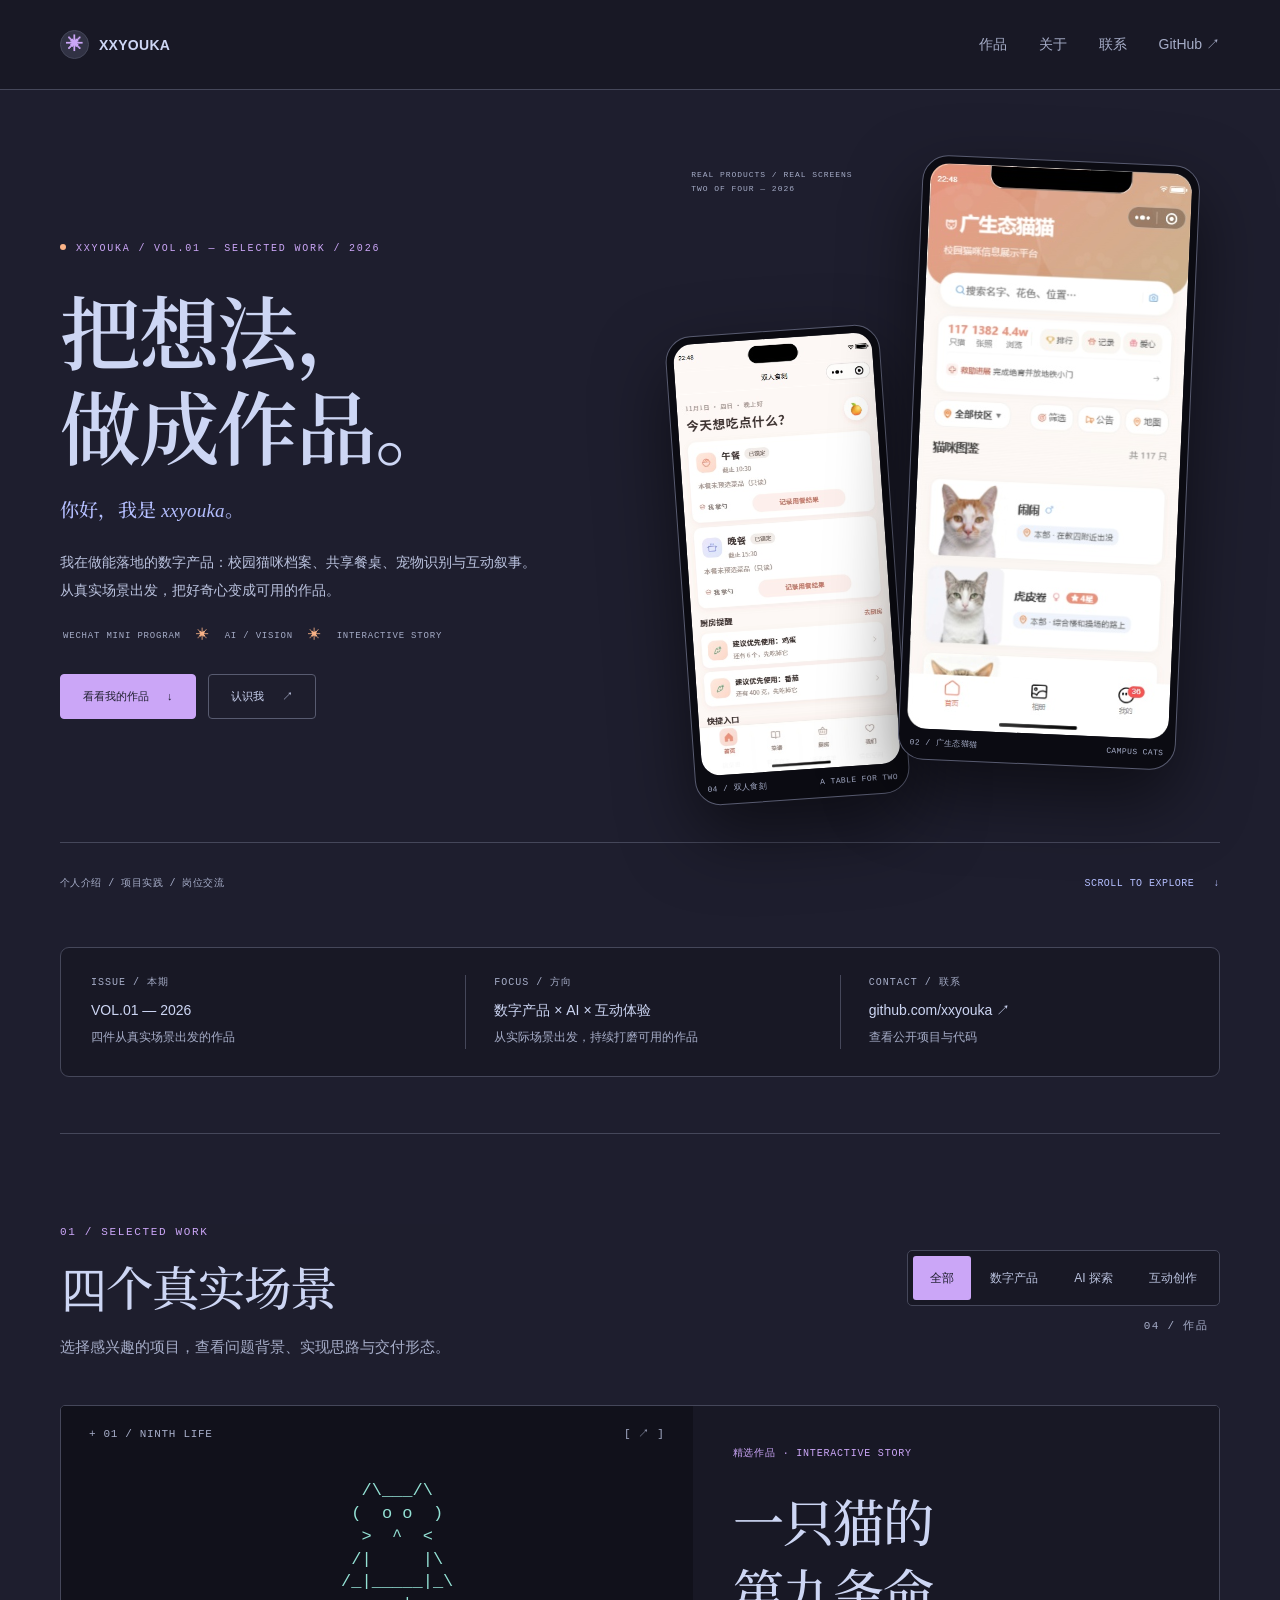
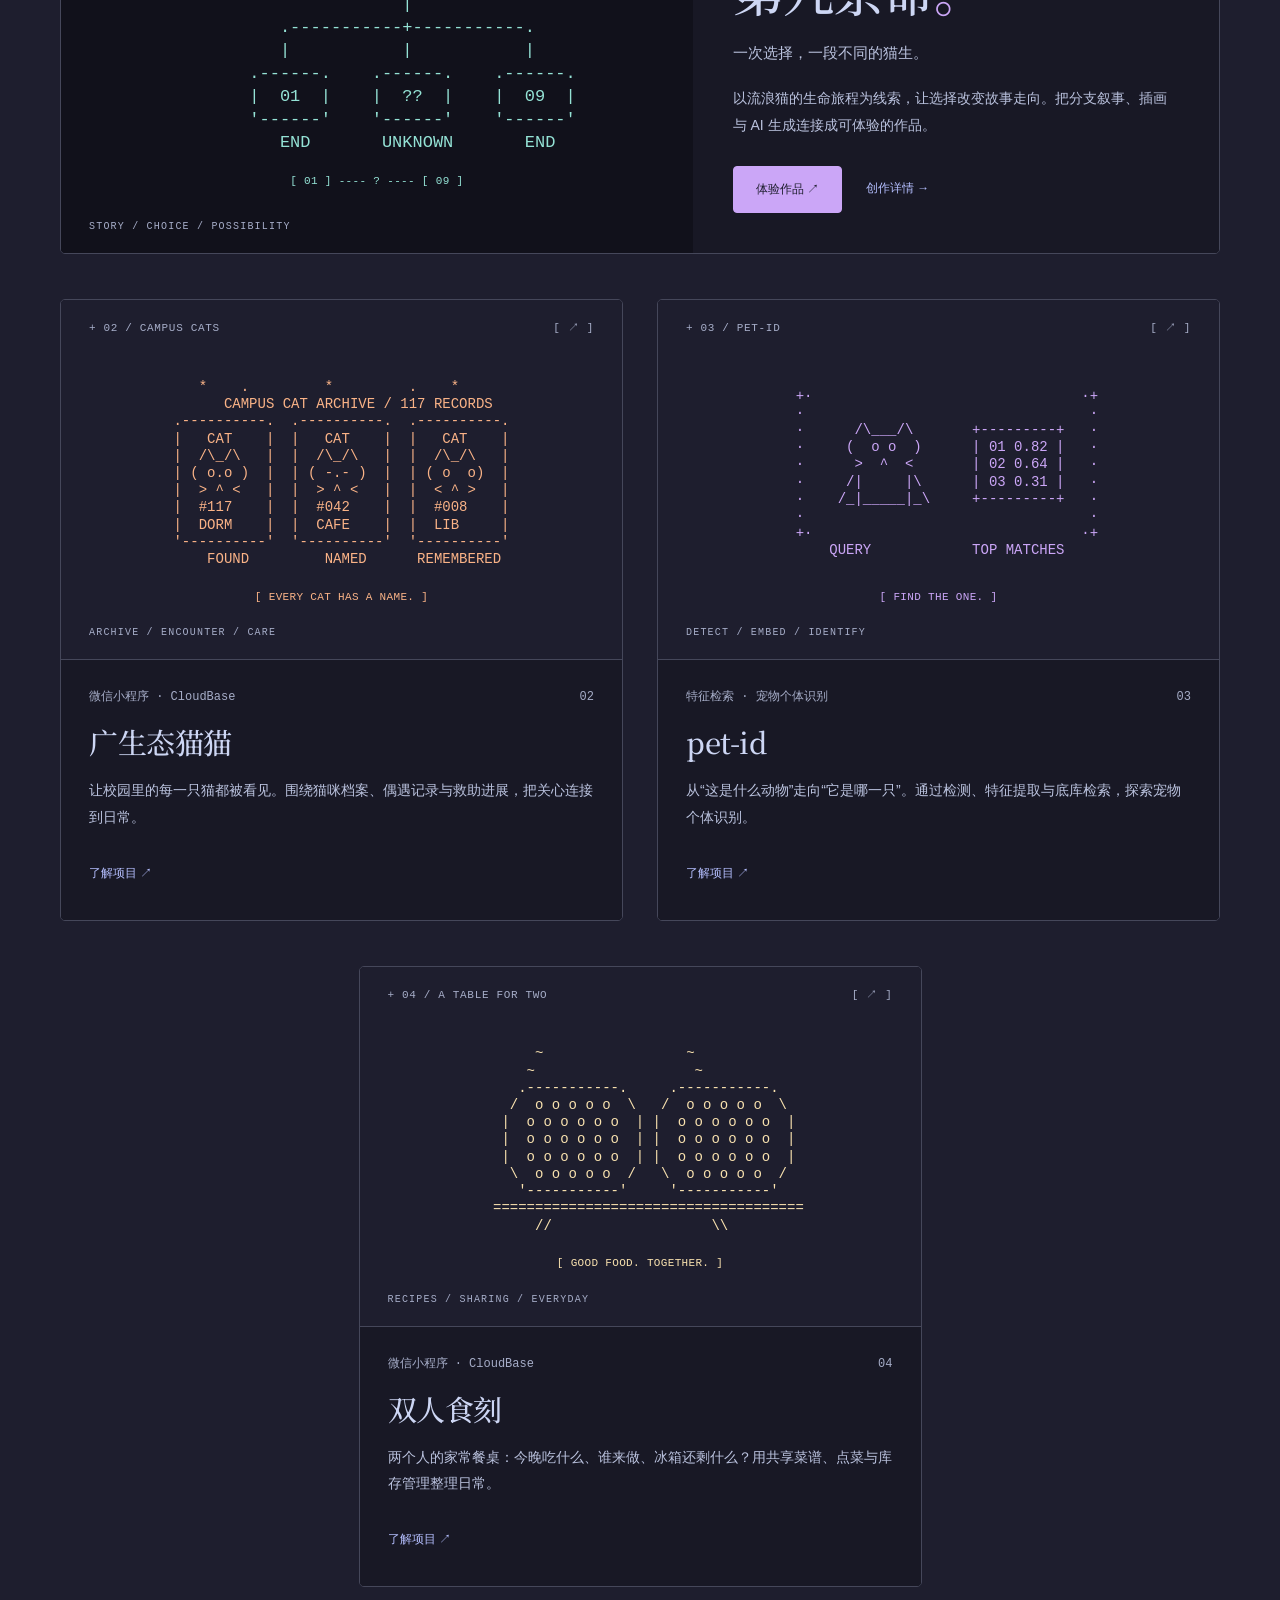
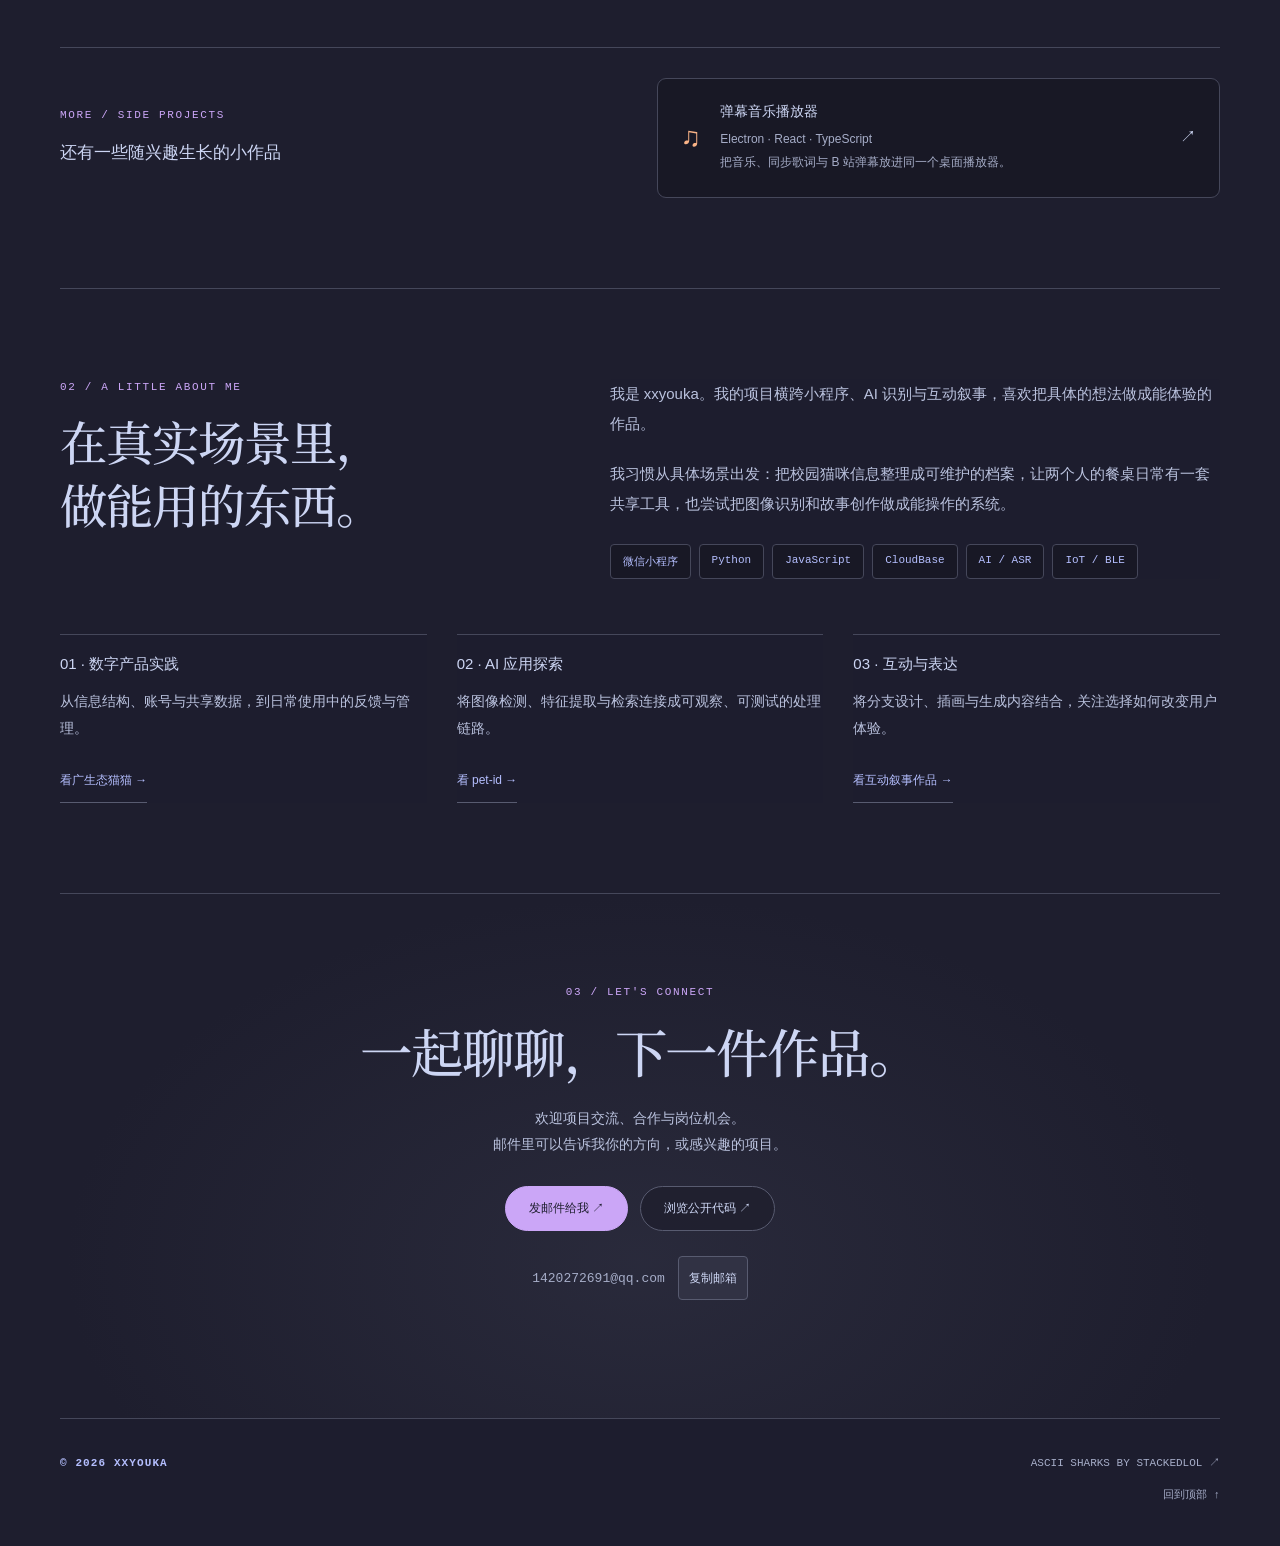
==== index.html @ ddf9f6ee "Deploy portfolio as xxyouka.github.io" ====
<!doctype html>
<html lang="zh-CN">
<head>
<meta charset="UTF-8"><meta name="viewport" content="width=device-width,initial-scale=1">
<meta name="description" content="xxyouka 的作品集：校园猫咪档案、共享餐桌、宠物识别与互动叙事。记录从真实场景出发的数字产品实践。">
<title>xxyouka — 作品集</title>
<link rel="preload" href="assets/fonts/noto-serif-sc-display.woff2" as="font" type="font/woff2" crossorigin>
<link rel="stylesheet" href="site.css?v=20261102-v10">
<link rel="canonical" href="https://xxyouka.github.io/">
<meta name="author" content="xxyouka">
<meta name="theme-color" content="#1e1e2e">
<meta property="og:title" content="xxyouka — 作品集">
<meta property="og:description" content="校园猫咪档案、共享餐桌、宠物识别与互动叙事——xxyouka 的数字产品作品集。">
<meta property="og:type" content="website">
<meta property="og:site_name" content="xxyouka · 作品集">
<meta property="og:locale" content="zh_CN">
<meta property="og:url" content="https://xxyouka.github.io/">
<meta property="og:image" content="https://xxyouka.github.io/assets/og-cover-20261102b.png">
<meta property="og:image:width" content="1200">
<meta property="og:image:height" content="630">
<meta property="og:image:alt" content="xxyouka 作品集：把想法，做成作品。">
<meta name="twitter:card" content="summary_large_image">
<meta name="twitter:title" content="xxyouka — 作品集">
<meta name="twitter:description" content="校园猫咪档案、共享餐桌、宠物识别与互动叙事——xxyouka 的数字产品作品集。">
<meta name="twitter:image" content="https://xxyouka.github.io/assets/og-cover-20261102b.png">
<link rel="icon" href="assets/favicon.svg" type="image/svg+xml"></head>
<body><a class="skip-link" href="#work">跳到作品</a><canvas id="ocean" class="ocean" aria-hidden="true"></canvas><div class="progress" aria-hidden="true"></div>
<div class="page" id="top"><header class="top"><a class="logo" href="#top"><span class="logo-mark">✳</span> XXYOUKA</a><button type="button" class="nav-toggle" aria-label="打开导航" aria-expanded="false" aria-controls="main-nav">☰</button><nav id="main-nav" class="top-right" aria-label="导航"><a href="#work">作品</a><a href="#about" class="nav-about">关于</a><a href="#contact">联系</a><a href="https://github.com/xxyouka" target="_blank" rel="noopener">GitHub ↗</a></nav></header>
<main><section class="stage hero-v2" aria-label="个人介绍">
<div class="hero-split">
<div class="content">
<div class="overline">XXYOUKA / VOL.01 — SELECTED WORK / 2026</div>
<h1>把想法，<br>做成作品。<span>你好，我是 <em>xxyouka</em>。</span></h1>
<p class="intro">我在做能落地的数字产品：校园猫咪档案、共享餐桌、宠物识别与互动叙事。<br>从真实场景出发，把好奇心变成可用的作品。</p>
<div class="hero-tags"><span>WECHAT MINI PROGRAM</span><i>✳</i><span>AI / VISION</span><i>✳</i><span>INTERACTIVE STORY</span></div>
<div class="hero-actions"><a href="#work" class="pill dark">看看我的作品 <span>↓</span></a><a href="#about" class="pill">认识我 <span>↗</span></a></div>
</div>
<div class="hero-spread" aria-hidden="true">
<figure class="device device-main">
<img src="assets/campus-full-20261101.jpg" alt="" width="340" height="735" fetchpriority="high">
<figcaption><span>02 / 广生态猫猫</span><span>CAMPUS CATS</span></figcaption>
</figure>
<figure class="device device-secondary">
<img src="assets/meal-full-20261101.jpg" alt="" width="338" height="733">
<figcaption><span>04 / 双人食刻</span><span>A TABLE FOR TWO</span></figcaption>
</figure>
<span class="spread-meta">REAL PRODUCTS / REAL SCREENS<br>TWO OF FOUR — 2026</span>
</div>
</div>
<div class="hero-bottom"><span>个人介绍 / 项目实践 / 岗位交流</span><a href="#work">SCROLL TO EXPLORE &nbsp; ↓</a></div>
</section>
<div class="below"><aside class="profile-brief" aria-label="作品集信息"><div><span class="brief-label">ISSUE / 本期</span><strong>VOL.01 — 2026</strong><small>四件从真实场景出发的作品</small></div><div><span class="brief-label">FOCUS / 方向</span><strong>数字产品 × AI × 互动体验</strong><small>从实际场景出发，持续打磨可用的作品</small></div><a href="https://github.com/xxyouka" target="_blank" rel="noopener"><span class="brief-label">CONTACT / 联系</span><strong>github.com/xxyouka ↗</strong><small>查看公开项目与代码</small></a></aside><section class="section" id="work" tabindex="-1"><div class="section-head"><div><div class="kicker">01 / SELECTED WORK</div><h2>四个真实场景</h2><p class="section-sub">选择感兴趣的项目，查看问题背景、实现思路与交付形态。</p></div><div class="filter-group"><div class="filters" aria-label="筛选作品"><button class="filter" data-filter="all" aria-pressed="true">全部</button><button class="filter" data-filter="product" aria-pressed="false">数字产品</button><button class="filter" data-filter="ai" aria-pressed="false">AI 探索</button><button class="filter" data-filter="creative" aria-pressed="false">互动创作</button></div><span class="result-count" role="status" aria-live="polite">04 / 作品</span></div></div><div class="projects">
<article class="project featured" data-category="creative ai"><button type="button" data-project="ninth" aria-label="查看一只猫的第九条命详情" class="visual v5"><span class="ascii-toolbar" aria-hidden="true"><span>+ 01 / NINTH LIFE</span><span>[ ↗ ]</span></span><span class="ascii-stage"><pre class="ascii-art" aria-hidden="true">                  /\___/\
                 (  o o  )
                  &gt;  ^  &lt;
                 /|     |\
                /_|_____|_\
                      |
          .-----------+-----------.
          |           |           |
       .------.    .------.    .------.
       |  01  |    |  ??  |    |  09  |
       '------'    '------'    '------'
          END       UNKNOWN       END</pre></span><span class="ascii-art-note" aria-hidden="true">[ 01 ] ---- ? ---- [ 09 ]</span><span class="ascii-caption" aria-hidden="true">STORY / CHOICE / POSSIBILITY</span></button><div class="project-copy"><div class="project-meta"><span>互动叙事 · H5 · 生成式 AI</span><span>01</span></div><div class="featured-eyebrow">精选作品 · INTERACTIVE STORY</div><h3>一只猫的<br>第九条命<span class="title-dot">。</span></h3><div class="feature-name">一次选择，一段不同的猫生。</div><p>以流浪猫的生命旅程为线索，让选择改变故事走向。把分支叙事、插画与 AI 生成连接成可体验的作品。</p><div class="feature-actions"><a href="https://jiutiaoming.pages.dev" target="_blank" rel="noopener" class="feature-play">体验作品 ↗</a><button class="detail" data-project="ninth">创作详情 →</button></div></div></article>
<article class="project" data-category="product"><button type="button" data-project="cat" aria-label="查看广生态猫猫详情" class="visual"><span class="ascii-toolbar" aria-hidden="true"><span>+ 02 / CAMPUS CATS</span><span>[ ↗ ]</span></span><span class="ascii-stage"><pre class="ascii-art" aria-hidden="true">   *    .         *         .    *
      CAMPUS CAT ARCHIVE / 117 RECORDS
.----------.  .----------.  .----------.
|   CAT    |  |   CAT    |  |   CAT    |
|  /\_/\   |  |  /\_/\   |  |  /\_/\   |
| ( o.o )  |  | ( -.- )  |  | ( o  o)  |
|  &gt; ^ &lt;   |  |  &gt; ^ &lt;   |  |  &lt; ^ &gt;   |
|  #117    |  |  #042    |  |  #008    |
|  DORM    |  |  CAFE    |  |  LIB     |
'----------'  '----------'  '----------'
    FOUND         NAMED      REMEMBERED</pre></span><span class="ascii-art-note" aria-hidden="true">[ EVERY CAT HAS A NAME. ]</span><span class="ascii-caption" aria-hidden="true">ARCHIVE / ENCOUNTER / CARE</span></button><div class="project-copy"><div class="project-meta"><span>微信小程序 · CloudBase</span><span>02</span></div><h3>广生态猫猫</h3><p>让校园里的每一只猫都被看见。围绕猫咪档案、偶遇记录与救助进展，把关心连接到日常。</p><button class="detail" data-project="cat">了解项目 ↗</button></div></article>

<article class="project" data-category="ai"><button type="button" data-project="pet" aria-label="查看pet-id详情" class="visual v4"><span class="ascii-toolbar" aria-hidden="true"><span>+ 03 / PET-ID</span><span>[ ↗ ]</span></span><span class="ascii-stage"><pre class="ascii-art" aria-hidden="true">  +·                                ·+
  ·                                  ·
  ·      /\___/\       +---------+   ·
  ·     (  o o  )      | 01 0.82 |   ·
  ·      &gt;  ^  &lt;       | 02 0.64 |   ·
  ·     /|     |\      | 03 0.31 |   ·
  ·    /_|_____|_\     +---------+   ·
  ·                                  ·
  +·                                ·+
      QUERY            TOP MATCHES</pre></span><span class="ascii-art-note" aria-hidden="true">[ FIND THE ONE. ]</span><span class="ascii-caption" aria-hidden="true">DETECT / EMBED / IDENTIFY</span></button><div class="project-copy"><div class="project-meta"><span>特征检索 · 宠物个体识别</span><span>03</span></div><h3>pet-id</h3><p>从“这是什么动物”走向“它是哪一只”。通过检测、特征提取与底库检索，探索宠物个体识别。</p><button class="detail" data-project="pet">了解项目 ↗</button></div></article><article class="project" data-category="product"><button type="button" data-project="meal" aria-label="查看双人食刻详情" class="visual v6"><span class="ascii-toolbar" aria-hidden="true"><span>+ 04 / A TABLE FOR TWO</span><span>[ ↗ ]</span></span><span class="ascii-stage"><pre class="ascii-art" aria-hidden="true">       ~                 ~
      ~                   ~
     .-----------.     .-----------.
    /  o o o o o  \   /  o o o o o  \
   |  o o o o o o  | |  o o o o o o  |
   |  o o o o o o  | |  o o o o o o  |
   |  o o o o o o  | |  o o o o o o  |
    \  o o o o o  /   \  o o o o o  /
     '-----------'     '-----------'
  =====================================
       //                   \\</pre></span><span class="ascii-art-note" aria-hidden="true">[ GOOD FOOD. TOGETHER. ]</span><span class="ascii-caption" aria-hidden="true">RECIPES / SHARING / EVERYDAY</span></button><div class="project-copy"><div class="project-meta"><span>微信小程序 · CloudBase</span><span>04</span></div><h3>双人食刻</h3><p>两个人的家常餐桌：今晚吃什么、谁来做、冰箱还剩什么？用共享菜谱、点菜与库存管理整理日常。</p><button class="detail" data-project="meal">了解项目 ↗</button></div></article></div><div class="more-work"><div><div class="kicker">MORE / SIDE PROJECTS</div><h3>还有一些随兴趣生长的小作品</h3></div><a class="more-link" href="https://github.com/xxyouka/danmu-player" target="_blank" rel="noopener"><span class="more-icon" aria-hidden="true">♫</span><span><strong>弹幕音乐播放器</strong><small>Electron · React · TypeScript<br>把音乐、同步歌词与 B 站弹幕放进同一个桌面播放器。</small></span><span aria-hidden="true">↗</span></a></div></section>
<section class="section" id="about"><div class="about-grid"><div><div class="kicker">02 / A LITTLE ABOUT ME</div><h2>在真实场景里，<br>做能用的东西。</h2></div><div class="about-copy"><p>我是 xxyouka。我的项目横跨小程序、AI 识别与互动叙事，喜欢把具体的想法做成能体验的作品。</p><p>我习惯从具体场景出发：把校园猫咪信息整理成可维护的档案，让两个人的餐桌日常有一套共享工具，也尝试把图像识别和故事创作做成能操作的系统。</p><div class="skills"><span>微信小程序</span><span>Python</span><span>JavaScript</span><span>CloudBase</span><span>AI / ASR</span><span>IoT / BLE</span></div></div></div><div class="principles"><div><b>01 · 数字产品实践</b><p>从信息结构、账号与共享数据，到日常使用中的反馈与管理。</p><a class="proof-link" href="#project/cat">看广生态猫猫 →</a></div><div><b>02 · AI 应用探索</b><p>将图像检测、特征提取与检索连接成可观察、可测试的处理链路。</p><a class="proof-link" href="#project/pet">看 pet-id →</a></div><div><b>03 · 互动与表达</b><p>将分支设计、插画与生成内容结合，关注选择如何改变用户体验。</p><a class="proof-link" href="#project/ninth">看互动叙事作品 →</a></div></div></section>
<section class="section contact" id="contact"><div class="kicker">03 / LET'S CONNECT</div><h2>一起聊聊，下一件作品。</h2><p>欢迎项目交流、合作与岗位机会。<br>邮件里可以告诉我你的方向，或感兴趣的项目。</p><div class="contact-actions"><a class="pill dark" href="mailto:1420272691@qq.com">发邮件给我 ↗</a><a class="pill" href="https://github.com/xxyouka" target="_blank" rel="noopener">浏览公开代码 ↗</a></div><div class="email-row"><span>1420272691@qq.com</span><button type="button" id="copy-email" aria-label="复制邮箱地址">复制邮箱</button></div><span class="email-status" id="email-status" role="status" aria-live="polite"></span></section></div></main><footer class="foot"><span>© 2026 XXYOUKA</span><span>ASCII SHARKS BY <a href="https://github.com/stackedlol/ascii-sharks" target="_blank" rel="noopener">STACKEDLOL ↗</a><br><a href="#top">回到顶部 ↑</a></span></footer></div>
<dialog id="project-dialog" aria-labelledby="dialog-title"><button class="close" aria-label="关闭项目详情">×</button><div class="case-position"><span id="case-index"></span><span>PROJECT / CASE STUDY</span></div><div class="case-intro"><div class="kicker" id="dialog-category"></div><h2 id="dialog-title" tabindex="-1"></h2><p id="dialog-description"></p></div><div class="case-facts" id="case-facts"></div><div id="dialog-cover"></div><div id="case-gallery" aria-label="切换作品界面"></div><div id="case-context"></div><div id="case-process"></div><div id="case-outcome"></div><div id="case-evidence"></div><div id="case-delivery"></div><h3 class="case-heading">技术与设计实践</h3><ul id="dialog-points"></ul><div class="dialog-links"><a class="pill" href="https://github.com/xxyouka" target="_blank" rel="noopener">访问我的 GitHub ↗</a><button type="button" id="share-case" class="share-case">复制项目链接 ↗</button><span id="share-status" role="status" aria-live="polite"></span><input id="share-url" class="share-url" readonly aria-label="项目链接" hidden></div><nav class="case-pagination" aria-label="其他作品"><button type="button" id="case-prev">← 上一个项目</button><button type="button" id="case-next">下一个项目 →</button></nav></dialog>

<!-- ascii-sharks by drewdi: https://github.com/stackedlol/ascii-sharks
MIT License

Copyright (c) 2026 drewdi

Permission is hereby granted, free of charge, to any person obtaining a copy
of this software and associated documentation files (the "Software"), to deal
in the Software without restriction, including without limitation the rights
to use, copy, modify, merge, publish, distribute, sublicense, and/or sell
copies of the Software, and to permit persons to whom the Software is
furnished to do so, subject to the following conditions:

The above copyright notice and this permission notice shall be included in all
copies or substantial portions of the Software.

THE SOFTWARE IS PROVIDED "AS IS", WITHOUT WARRANTY OF ANY KIND, EXPRESS OR
IMPLIED, INCLUDING BUT NOT LIMITED TO THE WARRANTIES OF MERCHANTABILITY,
FITNESS FOR A PARTICULAR PURPOSE AND NONINFRINGEMENT. IN NO EVENT SHALL THE
AUTHORS OR COPYRIGHT HOLDERS BE LIABLE FOR ANY CLAIM, DAMAGES OR OTHER
LIABILITY, WHETHER IN AN ACTION OF CONTRACT, TORT OR OTHERWISE, ARISING FROM,
OUT OF OR IN CONNECTION WITH THE SOFTWARE OR THE USE OR OTHER DEALINGS IN THE
SOFTWARE.


-->
<div class="reading-tools"><a href="#top" class="back-top" aria-label="回到顶部">↑</a></div><dialog class="image-viewer" id="image-viewer" aria-label="作品界面大图"><button type="button" class="close" aria-label="关闭大图">×</button><img id="full-image" alt=""><p class="image-caption"></p></dialog><noscript><p class="noscript-note">启用 JavaScript 可查看项目详情与海洋动画；项目介绍和 GitHub 链接仍可直接浏览。</p></noscript><script src="ocean.js" defer></script><script src="site.js?v=20261102-v10" defer></script></body></html>
---- site.css ----
*{box-sizing:border-box}html{scroll-behavior:smooth;scroll-padding-top:100px}body{margin:0;position:relative;background:var(--paper);color:var(--ink);font-family:-apple-system,BlinkMacSystemFont,'Segoe UI','Microsoft YaHei',sans-serif;-webkit-font-smoothing:antialiased}a{color:inherit;text-decoration:none}button{font:inherit}button,a{-webkit-tap-highlight-color:transparent}button{cursor:pointer}button:disabled{cursor:default}a:focus-visible,button:focus-visible{outline:2px solid #69844c;outline-offset:5px}[hidden]{display:none!important}.skip-link{position:fixed;top:-80px;left:20px;padding:14px 20px;background:var(--ink);color:white;z-index:200}.skip-link:focus{top:12px}.ocean{position:absolute;inset:0;width:100%;height:100%;min-height:100svh;z-index:0;filter:invert(1);opacity:.32;pointer-events:none;font-family:Consolas,monospace}.page{position:relative;z-index:1;overflow:clip;min-height:100svh}.top{width:100%;height:86px;padding:0 max(5%,calc((100% - 1200px)/2));display:flex;align-items:center;justify-content:space-between;border-bottom:1px solid var(--line);background:#f8faf5e8;gap:25px}.logo{font:600 12px var(--mono);letter-spacing:.05em;white-space:nowrap;display:flex;align-items:center;gap:10px}.logo-mark{display:grid;place-items:center;border:1px solid #bfceb2;border-radius:50%;height:29px;width:29px;background:#eaf0e3;font-size:17px}.top-right{display:flex;align-items:center;gap:30px;font-size:12px;color:#738469}.top-right a{padding:12px 0;position:relative}.top-right a:hover,.top-right a[aria-current]{color:#2f4f22}.top-right a[aria-current]:after{content:'';position:absolute;bottom:1px;left:50%;width:4px;height:4px;border-radius:50%;background:#739650}.nav-toggle{display:none}.stage{min-height:700px;height:calc(100svh - 86px);max-height:950px;display:grid;place-items:center;position:relative}.content{width:min(900px,calc(100% - 36px));padding:60px 25px;text-align:center;background:radial-gradient(ellipse,#f8faf5fa 18%,#f8faf5d9 48%,transparent 76%)}.overline{font:10px/1.5 var(--mono);letter-spacing:.18em;color:#6a8157;margin-bottom:28px}.content h1{font-size:clamp(52px,7.1vw,100px);line-height:1.13;font-weight:550;letter-spacing:-.06em;margin:0}.content h1 span{display:block;font-size:22px;letter-spacing:.035em;line-height:1.5;font-weight:400;margin-top:26px}.intro{color:var(--muted);font-size:14px;line-height:1.95;max-width:540px;margin:22px auto 0}.hero-tags{display:flex;align-items:center;justify-content:center;gap:17px;font:9px var(--mono);letter-spacing:.1em;color:#83956f;margin-top:26px}.hero-tags i{font-size:15px;font-style:normal;color:#bb8757}.hero-actions{display:flex;justify-content:center;gap:12px;margin-top:32px}.pill{display:inline-flex;align-items:center;justify-content:center;gap:18px;border:1px solid #cbd7c0;border-radius:30px;padding:13px 23px;min-height:44px;font-size:12px;white-space:nowrap;transition:transform .2s,background .2s,box-shadow .2s}.pill:hover{transform:translateY(-3px);background:#eaf1e2;box-shadow:0 8px 22px #223b1710}.pill.dark{background:#324d28;border-color:#324d28;color:#f6f8ef}.pill.dark:hover{background:#456137}.below{width:min(1160px,calc(100% - 72px));margin:auto}.section{padding:90px 0;border-top:1px solid var(--line);scroll-margin-top:26px}.section-head{display:flex;justify-content:space-between;align-items:end;gap:30px;margin-bottom:42px}.section-head>div:first-child{background:#f8faf5cc}.kicker{font:10px/1.5 var(--mono);letter-spacing:.15em;color:#7b9166;margin-bottom:15px}.section h2{font-size:clamp(31px,3.7vw,48px);font-weight:500;letter-spacing:-.045em;line-height:1.25;margin:0}.section-sub{font-size:13px;line-height:1.8;color:#74866a;margin:15px 0 0}.filter-group{display:flex;flex-direction:column;align-items:flex-end;gap:8px}.filters{display:flex;gap:4px;flex-wrap:wrap}.filter{min-height:42px;border:0;background:transparent;border-radius:22px;color:#73876a;padding:10px 14px;font-size:11px;transition:background .2s}.filter:hover{background:#edf2e6}.filter[aria-pressed=true]{background:#dfe9d2;color:#365326}.result-count{font:9px var(--mono);letter-spacing:.12em;color:#8a9b7b}.projects{display:grid;grid-template-columns:1fr 1fr;gap:45px 34px}.project{min-width:0}.visual{display:flex;align-items:center;justify-content:center;position:relative;width:100%;height:310px;padding:0;overflow:hidden;border:1px solid #e0e7d7;border-radius:9px;background:radial-gradient(ellipse at 50% 40%,#f1f5e9,#e6ecdc);text-align:left;color:inherit;box-shadow:inset 0 0 40px #ffffff60;transition:transform .35s,box-shadow .35s}.project:hover .visual{transform:translateY(-4px);box-shadow:0 15px 35px #3047210c}.visual:after{content:'↗';position:absolute;right:18px;bottom:17px;display:grid;place-items:center;border:1px solid #a8ba9866;border-radius:50%;width:34px;height:34px;font-size:14px;color:#779264;background:#ffffff44;opacity:0;transform:translateY(6px);transition:.25s}.visual:hover:after,.visual:focus-visible:after{opacity:1;transform:translateY(0)}.cover-art{display:block;width:100%;height:100%;padding:22px 10px;color:#85996e;transition:transform .6s}.visual:hover .cover-art{transform:scale(1.035)}.visual.v4{background:radial-gradient(ellipse,#f4f1f8,#e9e3ee)}.v4 .cover-art{color:#9b8fa6}.visual.v6{background:radial-gradient(ellipse,#f5f6e9,#e7ead4)}.v6 .cover-art{color:#979d6e}.visual:has(img[src*="campus"]){background:#f2e5dc;padding:32px}.real-cover{object-fit:contain;padding:0;max-width:100%;max-height:100%;width:auto;height:100%;border-radius:4px;box-shadow:0 13px 30px #28241418}.project-copy{padding:0 2px 22px;border-bottom:1px solid var(--line)}.project-meta{display:flex;justify-content:space-between;margin-top:21px;color:#7e9370;font:10px var(--mono);background:#f8faf5e8}.project h3{font-size:25px;line-height:1.4;font-weight:500;letter-spacing:-.025em;margin:11px 0 13px;background:#f8faf5e8;width:fit-content}.project p{color:#708362;font-size:14px;line-height:1.9;margin:0 0 12px;background:#f8faf5e8}.detail{min-height:40px;padding:4px 0;border:0;border-bottom:1px solid #9eb18d;background:#f8faf5e8;color:#526f40;font-size:12px;transition:color .2s}.detail:hover{color:#27481b}.featured{grid-column:1/-1;display:grid;grid-template-columns:1.4fr 1fr;align-items:center;border-radius:12px;background:#192e28;overflow:hidden;margin-bottom:5px;box-shadow:0 20px 50px #1531220d}.featured .visual{height:440px;padding:48px 28px;border:0;border-radius:0;background:#10231f;transform:none!important;box-shadow:none}.featured .real-cover{width:100%;height:auto;max-height:100%;box-shadow:0 16px 35px #0005}.featured .project-copy{padding:36px 34px 36px 15px;border:0}.featured .project-meta{display:none}.featured-eyebrow{font:9px var(--mono);letter-spacing:.13em;color:#a3be8a;margin-bottom:22px}.featured h3{font-size:clamp(29px,3vw,40px);line-height:1.35;color:#eef3e2;margin:0 0 17px;background:none}.feature-name{font-size:12px;color:#bbcca9;margin-bottom:17px}.featured p{font-size:13px;line-height:1.9;color:#a8bca0;background:none}.feature-actions{display:flex;align-items:center;gap:23px;flex-wrap:wrap;margin-top:25px}.feature-play{background:#d4e6b9;color:#263f1c;border:1px solid #c9dea8;border-radius:5px;padding:12px 17px;font-size:12px;transition:background .2s}.feature-play:hover{background:#e3efcf}.featured .detail{color:#c7dbae;background:none;border-color:#708b5d;font-size:12px}.more-work{margin-top:60px;padding-top:30px;border-top:1px solid var(--line);display:grid;grid-template-columns:1fr 1fr;gap:34px;align-items:center}.more-work h3{font-size:17px;line-height:1.8;font-weight:450;margin:0}.more-link{display:flex;align-items:center;gap:19px;border:1px solid var(--line);border-radius:9px;padding:23px;background:#f8faf5eb;transition:transform .2s,background .2s}.more-link:hover{transform:translateY(-3px);background:#edf3e4}.more-icon{font-size:27px;color:#849b6b}.more-link strong{font-size:14px;font-weight:500}.more-link small{display:block;font-size:11px;line-height:1.9;color:#809170;margin-top:7px}.more-link>span:last-child{margin-left:auto}.about-grid{display:grid;grid-template-columns:1fr 1.3fr;gap:80px}.about-copy{background:#f8faf5d9;border-radius:4px}.about-copy p{font-size:15px;line-height:2;margin:0 0 20px;color:#637856}.skills{display:flex;flex-wrap:wrap;gap:8px;margin-top:25px}.skills span{font:11px var(--mono);padding:9px 12px;border:1px solid #dce6d2;border-radius:4px;color:#7a8e6a;background:#f8faf5bb}.principles{display:grid;grid-template-columns:repeat(3,1fr);gap:30px;margin-top:55px}.principles>div{border-top:1px solid var(--line);padding-top:20px;background:#f8faf5cc}.principles b{font-size:13px;font-weight:500}.principles p{font-size:12px;line-height:1.95;color:#7c8e6d}.contact{text-align:center;padding:90px 0;background:radial-gradient(ellipse,#f8faf5f5 20%,#f8faf5ab 65%,transparent)}.contact h2{font-size:clamp(34px,4.3vw,56px)}.contact p{font-size:14px;line-height:1.9;color:#7c8f6c;margin:20px auto 28px;max-width:600px}.foot{width:min(1160px,calc(100% - 72px));margin:auto;display:flex;justify-content:space-between;gap:30px;padding:28px 0 35px;border-top:1px solid var(--line);font:10px/1.9 var(--mono);color:#8c9d7b;background:#f8faf5cc}.foot>span:first-child{font-weight:600;letter-spacing:.1em;color:#718960}.foot>span:last-child{text-align:right}.foot a:hover{text-decoration:underline}.progress{position:fixed;top:0;left:0;width:100%;height:2px;background:#829e66;transform:scaleX(0);transform-origin:left;z-index:100}.reading-tools{position:fixed;bottom:23px;right:25px;z-index:30;opacity:0;transform:translateY(10px);pointer-events:none;transition:.25s}.reading-tools.is-reading{opacity:1;transform:none;pointer-events:auto}.back-top{height:43px;width:43px;display:grid;place-items:center;border:1px solid #cddac0;border-radius:50%;background:#f8faf5eb;backdrop-filter:blur(10px);color:#7d9668;font-size:17px}.back-top:hover{background:#e7efdd}.js-reveal{opacity:0;transform:translateY(16px);transition:opacity .6s,transform .6s}.js-reveal.in-view{opacity:1;transform:none}.modal-open{overflow:hidden}dialog{position:fixed;width:min(700px,calc(100% - 32px));max-height:88svh;border:1px solid #d1dec5;border-radius:12px;padding:30px 34px 35px;background:var(--paper);color:var(--ink);box-shadow:0 25px 90px #14230d35;overscroll-behavior:contain}dialog::backdrop{background:#14220f66;backdrop-filter:blur(6px)}dialog .close{position:sticky;float:right;top:0;z-index:5;display:grid;place-items:center;border:1px solid #d4dfcb;width:33px;height:33px;border-radius:50%;background:#f8faf5ef;color:#6d855c;font-size:22px;margin:-15px -18px -18px 0}#dialog-cover{height:230px;background:#eaf0e1;border-radius:7px;overflow:hidden;margin-bottom:22px;display:flex;align-items:center;justify-content:center;position:relative}#dialog-cover:has(.real-cover){background:#142923}#dialog-cover .cover-art{width:100%;height:100%;padding:0;object-fit:contain;box-shadow:none}.zoom-image{position:absolute;bottom:12px;right:12px;min-height:35px;padding:7px 11px;border:1px solid #ccd8bf;border-radius:5px;background:#f8faf5ed;color:#617c4f;font-size:10px}.zoom-image:hover{background:#e1edcf}dialog .kicker{font-size:9px;margin-top:0}dialog h2{font-size:28px;line-height:1.4;font-weight:500;letter-spacing:-.025em;margin:12px 0 18px}dialog p{font-size:13px;line-height:1.9;color:#6a7f5b}#case-context{display:grid;grid-template-columns:1fr 1fr;gap:24px;border-block:1px solid var(--line);padding:21px 0;margin:23px 0}#case-context h3{font-size:11px;color:#719255;margin:0 0 10px}#case-context p{font-size:12px;margin:0;line-height:1.9}.case-heading{font-size:12px;color:#4a6937;font-weight:600;margin:20px 0 10px}dialog ul{font-size:12px;line-height:1.95;padding-left:18px;color:#738965}dialog li{padding:4px 0}.dialog-links{margin-top:26px;padding-top:20px;border-top:1px solid var(--line)}#case-gallery{display:flex;gap:7px;margin:-10px 0 22px}#case-gallery:empty{display:none}#case-gallery button{min-height:36px;padding:8px 13px;background:transparent;border:1px solid #d6e0ca;border-radius:20px;color:#718960;font-size:10px}#case-gallery button[aria-pressed=true]{background:#e2edd6;color:#3f5f2d}.image-viewer{width:min(1250px,95vw);max-height:94svh;padding:35px 16px 16px;background:#10221d;border-color:#3f5948}.image-viewer img{display:block;width:100%;height:auto;max-height:80svh;object-fit:contain}.image-viewer .close{top:0;margin:-24px -5px 6px 0}.image-caption{text-align:center;font:11px var(--mono);color:#adbea1;margin:12px 0 0}.noscript-note{padding:20px;text-align:center;background:#e9efdf;font-size:13px}@media(min-width:1450px){.top{padding-inline:calc((100% - 1200px)/2)}}@media(max-width:900px){.section-head{align-items:start;flex-direction:column;gap:24px}.filter-group{align-items:flex-start}.featured{grid-template-columns:1.15fr 1fr}.featured .visual{height:390px;padding:45px 18px}.featured .project-copy{padding:30px 24px 30px 10px}.featured h3{font-size:30px}.about-grid{gap:40px}.below,.foot{width:calc(100% - 48px)}}@media(max-width:600px){html{scroll-padding-top:80px}.top{height:72px;padding:0 22px}.logo{font-size:10px;gap:8px}.logo-mark{width:25px;height:25px;font-size:15px}.nav-toggle{display:grid;place-items:center;min-height:42px;min-width:42px;border:1px solid #d2dec7;border-radius:50%;background:transparent;color:#5f7c4b;font-size:16px}.top-right{position:absolute;top:65px;left:20px;right:20px;z-index:20;background:#f8faf5fa;border:1px solid #d1dec5;border-radius:9px;padding:14px 20px;box-shadow:0 15px 35px #24391b14;gap:26px;display:none}.top-right.open{display:flex}.top-right a{font-size:12px}.stage{min-height:660px;height:calc(100svh - 72px)}.content{padding:40px 10px;width:calc(100% - 26px)}.overline{font-size:8px;letter-spacing:.13em;margin-bottom:25px}.content h1{font-size:clamp(33px,9.6vw,57px)}.content h1 span{font-size:18px;margin-top:22px}.intro{font-size:12px;line-height:2}.hero-tags{font-size:7px;gap:11px}.hero-actions{gap:10px}.pill{padding:12px 19px;font-size:11px;gap:14px}.below,.foot{width:calc(100% - 40px)}.section{padding:64px 0}.section h2{font-size:33px}.section-sub{font-size:12px}.section-head{margin-bottom:28px;gap:20px}.filter{padding:9px 12px;font-size:10px}.projects{grid-template-columns:1fr;gap:35px}.visual{height:265px}.project h3{font-size:24px}.project p{font-size:13px}.project-meta{font-size:9px}.featured{display:block;grid-column:auto}.featured .visual{height:265px;padding:38px 18px 22px}.featured .project-copy{padding:26px 25px 30px}.featured h3{font-size:34px}.featured p{font-size:12px}.feature-actions{gap:20px}.feature-play{font-size:11px}.featured-eyebrow{font-size:8px;margin-bottom:17px}.more-work{grid-template-columns:1fr;margin-top:40px;gap:20px;padding-top:25px}.more-work h3{font-size:16px}.more-link{padding:20px}.about-grid{grid-template-columns:1fr;gap:26px}.about-copy p{font-size:14px}.skills span{font-size:10px}.principles{grid-template-columns:1fr;gap:20px;margin-top:35px}.principles>div{padding-top:17px}.principles p{margin-bottom:0}.contact{padding:65px 0}.contact h2{font-size:33px}.contact p{font-size:12px;max-width:290px}.foot{gap:20px;font-size:8px;padding-bottom:28px}.reading-tools{bottom:17px;right:17px}.back-top{width:40px;height:40px}dialog{padding:25px 23px 28px;border-radius:10px}dialog h2{font-size:25px}dialog .close{margin:-13px -11px -16px 0}#case-context{grid-template-columns:1fr;gap:17px}.image-viewer{padding:32px 8px 12px}.image-viewer .close{margin:-24px 0 5px 0}.image-caption{font-size:9px}}@media(prefers-reduced-motion:reduce){html{scroll-behavior:auto}*,*:before,*:after{animation:none!important;transition:none!important}.js-reveal{opacity:1;transform:none}.visual:hover,.visual:hover .cover-art,.pill:hover{transform:none}}/* Final readability pass */
.section-sub,.project p,.about-copy p,.contact p{color:#607351}.project-meta,.kicker,.filter,.more-link small,.foot{color:#687f57}.result-count{color:#6d815f}.featured p{color:#b3c5a7}.featured .kicker{color:#b3c5a7}.case-position{display:flex;justify-content:space-between;gap:15px;font:9px var(--mono);letter-spacing:.1em;color:#80966c;margin:2px 35px 20px 0}.dialog-links{display:flex;align-items:center;flex-wrap:wrap;gap:15px}.share-case{min-height:44px;background:none;border:0;padding:8px 0;color:#607e49;font-size:11px}.share-case:hover{text-decoration:underline}#share-status{font-size:10px;color:#6e8d55}.share-url{flex-basis:100%;min-width:0;width:100%;padding:10px;border:1px solid #cbdac0;border-radius:4px;background:#f1f5e9;color:#5d7750;font:11px var(--mono)}.case-pagination{display:flex;justify-content:space-between;gap:20px;margin:27px -34px -35px;padding:19px 34px;background:#edf2e6;border-top:1px solid #dce5d2;border-radius:0 0 12px 12px}.case-pagination button{min-height:42px;padding:6px 0;border:0;background:transparent;color:#4c6c37;font-size:11px;transition:color .2s}.case-pagination button:hover:not(:disabled){color:#213c12}.case-pagination button:disabled{opacity:.3}@media(max-width:600px){.case-position{font-size:8px;margin-right:25px}.case-pagination{margin:25px -23px -28px;padding:14px 23px}.case-pagination button{font-size:10px}.dialog-links{gap:12px}.share-case{font-size:10px}}/* Editorial cover — visual direction */
:root{--ink:#203b2a;--olive:#36552b;--line:#d8e1cd}.top{height:90px;background:#f8faf5f2}.logo{font-family:-apple-system,BlinkMacSystemFont,'Segoe UI',sans-serif;font-size:14px;font-weight:700;letter-spacing:.02em}.logo-mark{background:#dde9ca;border-color:#cfddbc;color:#557542}.top-right{gap:32px}.stage{width:min(1280px,calc(100% - 90px));margin:auto;display:grid;grid-template-columns:1fr 1.12fr;gap:20px;min-height:720px;height:calc(100svh - 90px);max-height:920px;align-items:center;padding-bottom:65px}.content{width:100%;text-align:left;padding:45px 0;background:radial-gradient(ellipse at 30% 50%,#f8faf5fc 32%,#f8faf5d9 63%,transparent 82%);position:relative;z-index:2}.overline{font-size:9px;color:#7c916b;letter-spacing:.13em;margin-bottom:35px}.overline:before{content:'';display:inline-block;height:6px;width:6px;background:#b18556;border-radius:50%;margin-right:10px;vertical-align:1px}.content h1{font-size:clamp(60px,6.5vw,93px);line-height:1.15;font-weight:600;letter-spacing:-.075em}.content h1 span{font-size:17px;letter-spacing:.06em;margin-top:30px;color:#6e855c}.intro{font-size:13px;line-height:2.05;margin:19px 0 0;max-width:400px;color:#7a8d69}.hero-tags{justify-content:flex-start;margin-top:24px;gap:12px;font-size:8px;letter-spacing:.05em}.hero-tags span{border:1px solid #d7e1cb;background:#f5f8efb0;border-radius:3px;padding:7px 9px}.hero-tags i{color:#a1825a;font-size:13px}.hero-actions{justify-content:flex-start;margin-top:32px}.hero-actions .pill{font-size:11px;padding:14px 22px}.hero-bottom{position:absolute;bottom:30px;left:0;right:0;display:flex;justify-content:space-between;gap:15px;align-items:center;border-top:1px solid #d6dfcd88;padding-top:20px;font:9px var(--mono);letter-spacing:.05em;color:#91a07e}.hero-bottom>span{font-family:inherit;font-size:10px}.hero-bottom a{color:#71895c}.section-head{margin-bottom:45px}.section h2{font-size:clamp(33px,3.7vw,49px)}.section-head .kicker{color:#9b825a}.featured{box-shadow:0 25px 65px #28412212;border:1px solid #193d26}.featured .project-copy{background:#1e352a}.featured .visual{background:radial-gradient(ellipse,#253e31,#10231f)}.visual.v4{background:radial-gradient(ellipse at 50% 40%,#f3edf7,#ded5e8)}.visual.v6{background:radial-gradient(ellipse at 30% 30%,#f4f6e7,#dfe6c6)}.visual:has(img[src*='campus']){background:radial-gradient(ellipse,#fae9df,#edcdbb)}.project:not(.featured) .visual{border-radius:9px;box-shadow:0 8px 25px #2b41140a}.project h3{font-weight:550}.project-copy .project-meta{margin-top:22px}.contact{position:relative;background:radial-gradient(ellipse at 50% 70%,#e8f0dbbb,transparent 70%)}.contact .kicker{color:#a18860}.contact h2{font-size:clamp(35px,4.1vw,56px)}@media(min-width:1600px){.stage{gap:60px}}@media(max-width:1050px){.stage{width:calc(100% - 60px);gap:10px}.content h1{font-size:64px}}@media(max-width:700px){.top{height:74px}.logo{font-size:12px}.stage{grid-template-columns:1fr;width:calc(100% - 42px);height:auto;max-height:none;min-height:0;padding-bottom:68px;gap:0;overflow:visible}.content{padding:62px 0 23px}.overline{font-size:8px;margin-bottom:26px}.content h1{font-size:clamp(55px,12.8vw,83px)}.content h1 span{font-size:15px;margin-top:22px}.intro{font-size:12px;margin-top:16px}.hero-tags{font-size:7px;margin-top:18px}.hero-tags span{padding:6px 8px}.hero-actions{margin-top:25px;gap:10px}.hero-actions .pill{padding:13px 19px;font-size:11px}.hero-bottom{bottom:27px;padding-top:16px;font-size:7px}.hero-bottom>span{font-size:8px}.section{padding-top:62px}.logo-mark{width:24px;height:24px}}@media(max-width:360px){.content h1{font-size:51px}.intro{font-size:11px}.hero-tags{gap:8px}.hero-tags span{font-size:6px}}.stage{justify-items:stretch}.profile-brief{display:grid;grid-template-columns:1fr 1fr 1fr;gap:25px;margin:12px 0 56px;border:1px solid #dbe4d0;border-radius:9px;padding:27px 30px;background:#f0f5e8de}.profile-brief>div,.profile-brief>a{min-width:0}.profile-brief>div+div,.profile-brief>a{border-left:1px solid #d7e1cb;padding-left:28px}.brief-label{display:block;font:8px var(--mono);letter-spacing:.1em;color:#8a9d76;margin-bottom:11px}.profile-brief strong{display:block;font-size:14px;font-weight:500;line-height:1.5;color:#48613a}.profile-brief small{display:block;font-size:10px;line-height:1.9;color:#7f916e;margin-top:6px}.profile-brief a:hover strong{color:#254d19}.proof-link{display:inline-block;font-size:10px;color:#5c7d44;border-bottom:1px solid #b8c8a6;padding:6px 0;margin-top:3px}.proof-link:hover{color:#254d19}.contact-actions{display:flex;gap:12px;justify-content:center;flex-wrap:wrap}.email-row{display:flex;align-items:center;justify-content:center;gap:13px;margin-top:25px;font:11px var(--mono);color:#879c74}.email-row button{font:10px -apple-system,BlinkMacSystemFont,'Segoe UI',sans-serif;min-height:34px;border:1px solid #d5e0c8;border-radius:4px;background:#f4f8ee;padding:6px 10px;color:#6b8655}.email-row button:hover{background:#e7f0db}.email-status{display:block;min-height:20px;color:#69844f;font-size:10px;margin-top:8px}#case-delivery{padding:16px 18px;border:1px solid #dce6d0;border-radius:6px;background:#eff4e8;margin:20px 0}#case-delivery h3{font-size:10px;color:#7f9669;margin:0 0 8px}#case-delivery p{font-size:12px;color:#627b4e;line-height:1.9;margin:0}@media(max-width:900px){.profile-brief{gap:18px;padding:23px}.profile-brief>div+div,.profile-brief>a{padding-left:18px}.profile-brief strong{font-size:12px}.profile-brief small{font-size:9px}}@media(max-width:600px){.profile-brief{grid-template-columns:1fr;gap:18px;padding:24px;margin:5px 0 40px}.profile-brief>div+div,.profile-brief>a{border-left:0;border-top:1px solid #d7e1cb;padding:18px 0 0}.profile-brief strong{font-size:14px}.profile-brief small{font-size:10px}.brief-label{font-size:8px;margin-bottom:8px}.contact-actions{gap:10px}.email-row{font-size:10px;gap:10px}}.image-viewer:has(img[src*='campus-']),.image-viewer:has(img[src*='meal-']){width:min(520px,95vw)}/* Curated screenshot covers: original captures remain intact in case galleries. */
.project:not(.featured) .visual{height:340px;isolation:isolate}@media(max-width:1050px){.project:not(.featured) .visual{height:320px}}@media(max-width:600px){.project:not(.featured) .visual{height:300px}}@media(max-width:360px){.project:not(.featured) .visual{height:280px}}#dialog-title:focus-visible,#work:focus-visible{outline:2px solid #69844c;outline-offset:5px}/* Project gallery — cohesive surfaces,larger product previews */
#work .section-sub{font-size:15px;color:#667564;max-width:480px}.filters{padding:5px;border:1px solid #dce3d7;border-radius:30px;background:#fff9;gap:2px}.filter{font-size:12px;min-height:44px;padding:10px 17px;color:#61715d}.filter[aria-pressed=true]{background:#294735;color:#fff;box-shadow:0 3px 8px #203b291a}.result-count{padding-right:12px;margin-top:4px}.projects{gap:28px;align-items:stretch}.project{background:#fffefb;border:1px solid #e0e5da;border-radius:18px;overflow:hidden;box-shadow:0 5px 18px #243b2410;display:flex;flex-direction:column;transition:box-shadow .25s,border-color .25s}.project:hover{box-shadow:0 14px 36px #243b2414;border-color:#bfcdb8}.project:not(.featured) .visual{height:390px;border:0;border-radius:0;box-shadow:none;flex-shrink:0}.project:hover .visual{transform:none;box-shadow:none}.visual:after{opacity:1;transform:none;background:#fffdf5e8;color:#304c34;border-color:#ffffff80;width:40px;height:40px;right:20px;bottom:20px}.project .project-copy{padding:26px 28px 24px;border:0;display:flex;flex-direction:column;flex:1;background:#fffefb}.project-copy .project-meta{margin:0 0 14px;font-size:11px;color:#798171;background:none;line-height:1.6}.project-meta>span:last-child{color:#a2ad99}.project h3{background:none;font-size:29px;font-weight:600;letter-spacing:-.04em;margin:0 0 14px;line-height:1.3}.project p{font-size:14px;line-height:1.9;color:#65705e;background:none;margin:0 0 21px}.project .detail{align-self:flex-start;margin-top:auto;font-size:12px;min-height:44px;border-bottom:0;background:none;color:#2c5034;display:inline-flex;align-items:center;gap:14px}.project .detail:hover{text-decoration:underline;text-underline-offset:5px}.project.featured{display:grid;grid-template-columns:1.2fr 1fr;background:#182f27;border-color:#203d30;border-radius:18px;margin:0}.featured .visual{height:470px;padding:45px 0 0 24px;background:#11251f;overflow:hidden}.featured .real-cover{height:100%;width:100%;max-width:none;max-height:none;object-fit:cover;object-position:center;border-radius:10px 0 0 0;box-shadow:none}.featured .project-copy{background:#203b2e;padding:40px}.featured-eyebrow{color:#c2d4ad;font-size:10px;letter-spacing:.08em;margin-bottom:25px}.featured h3{font-size:clamp(36px,4vw,52px);line-height:1.25;font-weight:550;letter-spacing:-.055em;color:#f1f4e8;margin-bottom:18px}.title-dot{color:#c8dbab}.feature-name{font-size:15px;color:#c4d2b9;margin-bottom:22px}.featured p{font-size:14px;color:#b5c4ae;margin:0;line-height:1.9}.feature-actions{margin-top:28px;gap:24px}.feature-play{border-radius:25px;padding:14px 22px;font-size:12px}.featured .detail{color:#d3dfbf;margin:0}@media(max-width:1000px) and (min-width:601px){.project .project-copy{padding:24px}.project:not(.featured) .visual{height:330px}.featured .project-copy{padding:30px}.featured .visual{height:460px}.project h3{font-size:25px}}@media(max-width:600px){.projects{gap:24px}.filters{gap:0;padding:4px}.filter{font-size:11px;padding:9px 12px}.project{border-radius:14px}.project:not(.featured) .visual{height:330px}.project .project-copy{padding:24px}.project h3{font-size:27px}.project p{font-size:14px}.project.featured{display:flex}.featured .visual{height:280px;padding:44px 18px 0}.featured .real-cover{object-fit:cover;object-position:center;border-radius:8px 8px 0 0}.featured .project-copy{padding:28px}.featured h3{font-size:40px}.featured p{font-size:14px}.featured-eyebrow{margin-bottom:20px}.feature-name{font-size:14px}.visual:after{width:36px;height:36px;right:16px;bottom:16px}}@media(max-width:360px){.project .project-copy{padding:21px}.project:not(.featured) .visual{height:300px}.filter{padding-inline:9px}}/* Uncropped captures from the running projects */
.project .visual,.project:not(.featured) .visual,.project.featured .visual{height:430px;padding:54px 24px 44px;display:flex;flex-direction:column;justify-content:center;gap:0}.project.featured .visual{height:510px}.project .visual:hover img{transform:none}.project .visual:after{display:none}#dialog-cover{height:auto;min-height:180px;max-height:none;padding:16px;background:#eaf0e1}#dialog-cover .cover-art,#dialog-cover img.real-cover{display:block;width:100%;height:auto;max-height:none;object-fit:contain}@media(max-width:600px){.project .visual,.project:not(.featured) .visual,.project.featured .visual{height:355px;padding:48px 16px 40px}.project.featured .visual{height:310px}#dialog-cover{padding:10px}.zoom-image{bottom:8px;right:8px}}@media(max-width:360px){.project .visual,.project:not(.featured) .visual{height:320px}.project.featured .visual{height:280px}}/* Homepage posters; full running screens live in case studies. */
.project .visual,.project:not(.featured) .visual,.project.featured .visual{height:auto;aspect-ratio:900/640;padding:0;display:block;background:#e7eddf}.project.featured .visual{height:100%;min-height:450px;aspect-ratio:auto;background:#142d27}@media(max-width:900px){.project.featured .visual{min-height:400px}}@media(max-width:600px){.project.featured .visual{min-height:0;height:auto;aspect-ratio:900/640}.project .visual,.project:not(.featured) .visual{height:auto;aspect-ratio:900/640}}/* ASCII edition */
.stage{display:flex;flex-direction:column;justify-content:center;width:min(1160px,calc(100% - 72px));min-height:660px;height:calc(100svh - 90px);max-height:900px;padding-bottom:70px}.stage .content{width:min(820px,100%);padding:65px 20px;text-align:center;background:radial-gradient(ellipse,#f8faf5f5 20%,#f8faf5c9 60%,transparent 80%)}.stage .overline{margin-bottom:30px;font-size:10px;letter-spacing:.16em}.stage h1{font-size:clamp(60px,7.5vw,100px);letter-spacing:-.065em}.stage h1 span{font-size:19px;margin-top:28px}.stage .intro{margin:20px auto 0;font-size:14px;max-width:500px}.stage .hero-tags,.stage .hero-actions{justify-content:center}.stage .hero-tags span{border:0;background:none;font-size:9px;padding:3px}.stage .hero-actions{margin-top:32px}.hero-bottom{bottom:25px}.project,.project.featured{border-radius:5px;box-shadow:none}.project:hover{box-shadow:0 10px 28px #2440260c}.project .visual,.project:not(.featured) .visual,.project.featured .visual{display:flex;flex-direction:column;justify-content:center;align-items:center;height:360px;min-height:0;aspect-ratio:auto;padding:50px 20px 38px;background:#edf1e5;color:#4a6544;isolation:isolate;border:0;border-bottom:1px solid #dbe2d2;border-radius:0}.project .visual:before{content:'';position:absolute;inset:0;background-image:radial-gradient(#4f6a3a18 .7px,transparent .7px);background-size:8px 8px;z-index:-1}.project.featured .visual{height:100%;min-height:440px;background:#142d27;color:#bbcfaa;border-bottom:0}.project .visual.v4{background:#ebe8ef;color:#70617e}.project .visual.v6{background:#f2ebdf;color:#8a6d4c}.project .visual[data-project=cat]{background:#f2e5db;color:#966f57}.ascii-toolbar{position:absolute;left:22px;right:22px;top:20px;display:flex;justify-content:space-between;gap:12px;font:10px/1.5 var(--mono);letter-spacing:.06em;opacity:.8}.ascii-art{margin:0;font:14px/1.23 var(--mono);white-space:pre;text-align:left;user-select:none;transition:transform .3s,color .3s}.project .visual:hover .ascii-art{transform:translateY(-4px);color:var(--ink)}.project.featured .visual:hover .ascii-art{color:#e0ebce}.featured .ascii-art{font-size:17px;line-height:1.35}.ascii-caption{position:absolute;bottom:19px;left:22px;right:22px;text-align:left;font:9px/1.5 var(--mono);letter-spacing:.12em;opacity:.7}.filters{border-radius:5px}.filter,.filter[aria-pressed=true]{border-radius:3px}.feature-play{border-radius:4px}.hero-actions .pill{border-radius:4px}@media(max-width:900px) and (min-width:601px){.ascii-art{font-size:12px}.featured .ascii-art{font-size:13px}.project .visual,.project:not(.featured) .visual{height:330px}.project.featured .visual{height:100%;min-height:440px}}@media(max-width:700px){.stage{width:calc(100% - 40px);min-height:620px;height:calc(100svh - 74px);max-height:850px;padding-bottom:60px}.stage .content{padding:45px 0}.stage h1{font-size:clamp(54px,12vw,80px)}.stage h1 span{font-size:16px}.stage .intro{font-size:12px}.stage .overline{font-size:8px}.hero-bottom{bottom:20px}}@media(max-width:600px){.project .visual,.project:not(.featured) .visual,.project.featured .visual{height:320px;min-height:0;padding:48px 12px 36px}.ascii-art,.featured .ascii-art{font-size:12px;line-height:1.28}.ascii-toolbar{font-size:8px;left:18px;right:18px}.ascii-caption{font-size:8px;left:18px;right:18px;letter-spacing:.05em}.stage .hero-tags{gap:9px}.stage .hero-tags span{font-size:8px}}@media(max-width:360px){.ascii-art,.featured .ascii-art{font-size:10.5px}.stage .overline{font-size:7px}.stage .hero-actions .pill{padding-inline:17px}.hero-bottom>span{font-size:7px}.project .visual,.project:not(.featured) .visual,.project.featured .visual{height:285px}}@media(prefers-reduced-motion:reduce){.project .visual:hover .ascii-art{transform:none}}/* Catppuccin Mocha — https://catppuccin.com/palette/ */
:root{color-scheme:dark;--paper:#1e1e2e;--ink:#cdd6f4;--muted:#a6adc8;--line:#45475a;--olive:#cba6f7;--accent:#cba6f7;--mono:Consolas,'Liberation Mono',monospace;--ctp-mantle:#181825;--ctp-crust:#11111b;--ctp-surface:#313244;--ctp-subtext:#bac2de;--ctp-mauve:#cba6f7;--ctp-lavender:#b4befe;--ctp-green:#a6e3a1;--ctp-peach:#fab387;--ctp-teal:#94e2d5;--ctp-yellow:#f9e2af}body{background:var(--paper);color:var(--ink)}::selection{background:#cba6f744;color:#cdd6f4}.ocean{filter:none;mix-blend-mode:screen;opacity:.36}.top{background:#181825e8;border-color:var(--line)}.logo{color:var(--ink)}.logo-mark{background:#313244;border-color:#45475a;color:var(--ctp-mauve)}.top-right{color:var(--muted)}.top-right a:hover,.top-right a[aria-current]{color:var(--ctp-mauve)}.top-right a[aria-current]:after{background:var(--ctp-mauve)}.stage .content{background:radial-gradient(ellipse,#1e1e2efa 20%,#1e1e2ed9 60%,transparent 82%)}.stage h1{color:var(--ink)}.stage h1 span{color:var(--ctp-lavender)}.stage .overline{color:var(--muted)}.overline:before{background:var(--ctp-peach)}.stage .intro{color:var(--ctp-subtext)}.hero-tags{color:var(--muted)}.hero-tags i{color:var(--ctp-peach)}.hero-bottom{border-color:#45475a80;color:var(--muted)}.hero-bottom a{color:var(--ctp-lavender)}.pill{border-color:#585b70;color:var(--ink);background:#1e1e2ecc}.pill:hover{background:#313244;box-shadow:0 8px 22px #11111b33}.pill.dark{color:#1e1e2e;background:var(--ctp-mauve);border-color:var(--ctp-mauve)}.pill.dark:hover{background:var(--ctp-lavender);border-color:var(--ctp-lavender)}.profile-brief{background:#181825e8;border-color:var(--line)}.profile-brief>div+div,.profile-brief>a{border-color:var(--line)}.brief-label{color:var(--muted)}.profile-brief strong{color:var(--ink)}.profile-brief small{color:var(--muted)}.profile-brief a:hover strong{color:var(--ctp-mauve)}.section{border-color:var(--line)}.section-head>div:first-child{background:#1e1e2ecc}.kicker,.section-head .kicker,.contact .kicker{color:var(--ctp-mauve)}#work .section-sub,.section-sub{color:var(--muted)}.filters{background:#181825;border-color:var(--line)}.filter{color:var(--ctp-subtext)}.filter:hover{background:#313244}.filter[aria-pressed=true]{background:var(--ctp-mauve);color:#1e1e2e;box-shadow:none}.result-count{color:var(--muted)}.project,.project.featured{background:#181825;border-color:var(--line);box-shadow:none}.project:hover{border-color:#7f849c;box-shadow:0 12px 32px #11111b33}.project .project-copy,.project.featured .project-copy{background:#181825}.project h3,.featured h3{color:var(--ink)}.project .project-meta,.project-meta>span:last-child{color:var(--muted)}.project p,.featured p{color:var(--ctp-subtext)}.project .detail,.featured .detail{color:var(--ctp-lavender)}.project .detail:hover{color:var(--ctp-mauve)}.featured-eyebrow{color:var(--ctp-mauve)}.feature-name{color:var(--ctp-subtext)}.title-dot{color:var(--ctp-mauve)}.feature-play{background:var(--ctp-mauve);border-color:var(--ctp-mauve);color:#1e1e2e}.feature-play:hover{background:var(--ctp-lavender);border-color:var(--ctp-lavender)}.project .visual,.project:not(.featured) .visual,.project.featured .visual{background:#1e1e2e;color:var(--ctp-lavender);border-color:var(--line)}.project .visual:before{background-image:radial-gradient(#bac2de16 .7px,transparent .7px)}.project .visual[data-project=cat]{background:#1e1e2e;color:var(--ctp-peach)}.project .visual.v4{background:#1e1e2e;color:var(--ctp-mauve)}.project .visual.v6{background:#1e1e2e;color:var(--ctp-yellow)}.project.featured .visual{background:#11111b;color:var(--ctp-teal)}.project .visual:hover .ascii-art{color:var(--ink)}.project.featured .visual:hover .ascii-art{color:var(--ctp-teal)}.ascii-toolbar,.ascii-caption{opacity:1}.ascii-toolbar{color:var(--muted)}.ascii-caption{color:var(--muted)}.more-work,.principles>div,.foot{border-color:var(--line)}.more-link{background:#181825;border-color:var(--line)}.more-link:hover{background:#313244}.more-icon{color:var(--ctp-peach)}.more-link small{color:var(--muted)}.about-copy,.principles>div{background:#1e1e2ed9}.about-copy p,.principles p{color:var(--ctp-subtext)}.skills span{background:#181825;border-color:var(--line);color:var(--ctp-lavender)}.proof-link{color:var(--ctp-lavender);border-color:#585b70}.proof-link:hover{color:var(--ctp-mauve)}.contact{background:radial-gradient(ellipse at 50% 70%,#31324499,transparent 70%)}.contact p{color:var(--ctp-subtext)}.email-row{color:var(--muted)}.email-row button{background:#313244;border-color:#585b70;color:var(--ink)}.email-row button:hover{background:#45475a}.email-status{color:var(--ctp-green)}.foot{background:#1e1e2ed9;color:var(--muted)}.foot>span:first-child{color:var(--ctp-lavender)}.progress{background:var(--ctp-mauve)}.back-top{background:#181825ed;border-color:#585b70;color:var(--ctp-lavender)}.back-top:hover{background:#313244}.nav-toggle{color:var(--ctp-lavender);border-color:#585b70}.skip-link{background:var(--ctp-mauve);color:#1e1e2e}a:focus-visible,button:focus-visible,#dialog-title:focus-visible,#work:focus-visible,input:focus-visible{outline-color:var(--ctp-lavender)}dialog{background:var(--paper);color:var(--ink);border-color:#585b70;box-shadow:0 25px 90px #11111b99}dialog::backdrop{background:#11111bb3}dialog .close{background:#313244ef;color:var(--ink);border-color:#585b70}.case-position,dialog .kicker{color:var(--ctp-mauve)}dialog p,dialog ul{color:var(--ctp-subtext)}#case-context{border-color:var(--line)}#case-context h3,.case-heading{color:var(--ctp-lavender)}#case-context p{color:var(--ctp-subtext)}#case-delivery{background:#181825;border-color:var(--line)}#case-delivery h3{color:var(--ctp-mauve)}#case-delivery p{color:var(--ctp-subtext)}#dialog-cover{background:#11111b}#case-gallery button{background:#181825;color:var(--ctp-subtext);border-color:var(--line)}#case-gallery button[aria-pressed=true]{background:#313244;color:var(--ctp-mauve);border-color:var(--ctp-mauve)}.zoom-image{background:#313244ed;border-color:#585b70;color:var(--ink)}.zoom-image:hover{background:#45475a}.dialog-links{border-color:var(--line)}.share-case{color:var(--ctp-lavender)}#share-status{color:var(--ctp-green)}.share-url{background:#181825;color:var(--ink);border-color:#585b70}.case-pagination{background:#181825;border-color:var(--line)}.case-pagination button{color:var(--ctp-lavender)}.case-pagination button:hover:not(:disabled){color:var(--ctp-mauve)}.image-viewer{background:#11111b;border-color:#585b70}.image-viewer .image-caption{color:var(--ctp-subtext)}.noscript-note{background:#313244;color:var(--ink)}@media(max-width:600px){.top-right{background:#181825fa;border-color:#585b70;box-shadow:0 15px 35px #11111b66}}/* UI review: reading order,legibility,and comfortable touch targets. */
a,button{touch-action:manipulation}h1,h2,h3{text-wrap:balance}.project-meta,.case-position{font-variant-numeric:tabular-nums}.top-right{font-size:14px}.kicker,.section-head .kicker,.contact .kicker{font-size:11px}.brief-label{font-size:10px}.profile-brief small{font-size:12px;line-height:1.8}.result-count{font-size:11px}.project-copy .project-meta{font-size:12px}.ascii-toolbar{font-size:11px}.ascii-caption{font-size:10px}.principles b{font-size:15px}.principles p{font-size:14px}.proof-link{font-size:12px;min-height:44px;display:inline-flex;align-items:center}.more-link small{font-size:12px}.hero-bottom a{display:inline-flex;align-items:center;min-height:44px;font-size:10px}.foot{font-size:11px}.foot a{display:inline-flex;align-items:center;min-height:32px}.email-row{font-size:13px}.email-row button{min-height:44px;font-size:12px}.email-status{font-size:12px}.case-intro{margin:0 0 24px}.case-intro #dialog-category{margin:0 40px 10px 0;line-height:1.8}.case-intro h2{margin:0 0 12px}.case-intro p{font-size:14px;margin:0;line-height:1.9}dialog .close{width:44px;height:44px;min-width:44px;top:0;font-size:26px;margin:-15px -18px -29px 0}.case-position{font-size:10px;margin-right:45px;margin-bottom:24px}#case-gallery{flex-wrap:wrap}#case-gallery button{min-height:44px;font-size:12px}.zoom-image{min-height:44px;font-size:12px}#case-context h3,.case-heading,#case-delivery h3{font-size:13px}#case-context p,#case-delivery p,dialog ul{font-size:14px;line-height:1.9}.share-case,.case-pagination button{font-size:12px}.reading-tools{right:max(20px,env(safe-area-inset-right));bottom:max(20px,env(safe-area-inset-bottom))}@media(max-width:600px){.top-right{justify-content:space-between;gap:12px;padding:10px 16px}.top-right a{font-size:13px;min-height:44px;display:flex;align-items:center}.profile-brief small{font-size:12px}.brief-label{font-size:10px}.hero-bottom{padding-top:10px}.hero-bottom a{font-size:8px}.hero-bottom>span{font-size:9px;line-height:1.8;max-width:140px}.ascii-toolbar{font-size:10px}.ascii-caption{font-size:9px}.project-copy .project-meta{font-size:11px}.foot{font-size:9px}.foot a{min-height:36px}.email-row{font-size:12px}dialog .close{margin:-13px -11px -31px 0}.case-position{font-size:9px;letter-spacing:.03em;gap:10px;margin-right:38px}.case-intro h2{font-size:27px}.case-intro #dialog-category{font-size:11px}.share-case,.case-pagination button{font-size:12px}}/* Shared page guides and optical alignment */
:root{--page-width:1160px;--card-inset:28px}.top{padding-inline:max(36px,calc((100% - var(--page-width))/2))}.stage,.below,.foot{width:min(var(--page-width),calc(100% - 72px))}.stage .content{align-self:center}.section-head{align-items:center}.project.featured{align-items:stretch}.project.featured .project-copy{justify-content:center;padding:40px}.project .project-copy{padding:28px var(--card-inset) 24px}.project .ascii-toolbar{left:var(--card-inset);right:var(--card-inset)}.project .ascii-caption{left:var(--card-inset);right:var(--card-inset)}.ascii-stage{display:grid;place-items:center;width:100%;height:100%;padding-bottom:24px}.ascii-art{width:max-content;max-width:100%;margin:0}.ascii-art-note{position:absolute;left:0;right:0;bottom:54px;text-align:center;font:11px/1.5 var(--mono);letter-spacing:.03em}.project.featured .ascii-stage{padding-bottom:36px}.project.featured .ascii-art-note{bottom:64px}.project h3{width:auto}.project .project-meta{align-items:baseline;gap:12px}.feature-actions{align-items:center}.foot{align-items:flex-start}.foot>span:first-child{padding-top:6px}@media(min-width:1450px){.top{padding-inline:max(36px,calc((100% - var(--page-width))/2))}}@media(max-width:1050px){.stage{width:min(var(--page-width),calc(100% - 72px))}}@media(max-width:900px){.stage,.below,.foot{width:calc(100% - 48px)}.top{padding-inline:24px}.section-head{align-items:flex-start}.project.featured .project-copy{padding:30px}.ascii-art-note{font-size:10px}}@media(max-width:600px){:root{--card-inset:24px}.stage,.below,.foot{width:calc(100% - 40px)}.top{padding-inline:20px}.project .project-copy{padding:24px}.project.featured .project-copy{padding:28px 24px}.ascii-art-note{bottom:49px;font-size:10px}.project.featured .ascii-art-note{bottom:49px}.project.featured .ascii-stage{padding-bottom:24px}.ascii-caption{letter-spacing:.03em}.foot{gap:15px}}@media(max-width:360px){:root{--card-inset:21px}.project .project-copy,.project.featured .project-copy{padding:24px 21px}.ascii-art-note{font-size:9px}}/* Case cover: phone screenshots get a framed stage. */
#dialog-cover.cover-phone{width:min(100%,430px);margin-inline:auto;height:clamp(460px,60svh,600px);padding:22px;background:radial-gradient(circle at 50% 36%,#313244aa,transparent 64%),radial-gradient(#585b7033 .8px,transparent .8px) 0 0/12px 12px,#11111b}#dialog-cover.cover-phone img.real-cover{width:auto;height:auto;max-width:100%;max-height:100%;border:5px solid #08080f;border-radius:16px;outline:1px solid #585b70;box-shadow:0 24px 48px #0009;object-fit:contain}#dialog-cover.cover-phone .zoom-image{background:#313244f2}dialog{scrollbar-width:thin;scrollbar-color:#585b70 #181825}@media(max-width:600px){#dialog-cover.cover-phone{width:100%;height:clamp(360px,62svh,540px);padding:14px}#dialog-cover.cover-phone img.real-cover{border-width:4px;border-radius:13px}}dialog::-webkit-scrollbar{width:10px}dialog::-webkit-scrollbar-track{background:#181825}dialog::-webkit-scrollbar-thumb{background:#585b70;border:2px solid #181825;border-radius:5px}@media(max-width:600px){#dialog-cover{flex-direction:column;gap:10px;justify-content:center}#dialog-cover .zoom-image{position:static;width:100%;align-self:stretch}#dialog-cover.cover-phone{height:auto;max-height:none;padding:12px}#dialog-cover.cover-phone img.real-cover{max-height:min(48svh,440px)}}/* V2 hero: editorial cover */
.stage.hero-v2{display:flex;flex-direction:column;justify-content:center;gap:30px;width:min(1160px,calc(100% - 72px));height:auto;min-height:calc(100svh - 90px);max-height:none;padding:70px 0 30px;margin-inline:auto}.hero-v2 .hero-split{display:grid;min-width:0;grid-template-columns:minmax(0,1.02fr) minmax(0,.98fr);gap:clamp(28px,4.6vw,68px);align-items:center;width:100%}.hero-v2 .content{width:100%;min-width:0;max-width:none;padding:0;text-align:left;background:none;position:relative;z-index:2}.hero-v2 .overline{font-size:10px;letter-spacing:.18em;margin-bottom:26px;color:var(--ctp-mauve)}.hero-v2 .content h1{font-size:clamp(54px,6.3vw,90px);line-height:1.1;letter-spacing:-.065em}.hero-v2 .content h1 span{font-size:19px;letter-spacing:.04em;margin-top:24px;color:var(--ctp-lavender)}.hero-v2 .intro{font-size:14px;line-height:2;margin:22px 0 0;max-width:520px;color:var(--ctp-subtext)}.hero-v2 .hero-tags{justify-content:flex-start;gap:12px;margin-top:24px;font-size:8px;letter-spacing:.1em;color:var(--muted);flex-wrap:wrap}.hero-v2 .hero-tags i{font-size:13px}.hero-v2 .hero-actions{justify-content:flex-start;margin-top:30px}.hero-v2 .hero-bottom{position:static;width:100%;margin-top:12px;border-top:1px solid var(--line);padding-top:18px}.hero-v2 .hero-spread{position:relative;min-width:0;min-height:640px;isolation:isolate}.hero-v2 .device{position:absolute;margin:0;background:#0b0b12;border:1px solid #585b70;border-radius:26px;padding:7px;box-shadow:0 30px 70px #0008;overflow:hidden}.hero-v2 .device img{display:block;width:100%;height:auto;border-radius:19px}.hero-v2 .device figcaption{display:flex;justify-content:space-between;gap:8px;padding:8px 4px 3px;font:8px/1.4 var(--mono);letter-spacing:.05em;color:var(--muted);white-space:nowrap}.hero-v2 .device-main{width:min(278px,52%);top:0;right:6%;z-index:2;transform:rotate(2.5deg)}.hero-v2 .device-secondary{width:min(215px,41%);left:0;bottom:0;z-index:1;transform:rotate(-4deg)}.hero-v2 .spread-meta{position:absolute;left:2%;top:8px;z-index:3;font:8px/1.8 var(--mono);letter-spacing:.12em;color:var(--muted)}@media(max-width:1000px){.stage.hero-v2{min-height:0;padding:56px 0 28px;gap:24px}.hero-v2 .hero-split{grid-template-columns:1fr;gap:38px}.hero-v2 .content{text-align:center}.hero-v2 .intro{margin-inline:auto}.hero-v2 .hero-tags,.hero-v2 .hero-actions{justify-content:center}.hero-v2 .content h1{font-size:clamp(50px,8vw,72px)}.hero-v2 .hero-bottom{margin-top:24px}.hero-v2 .hero-spread{min-height:0;display:flex;justify-content:center;align-items:flex-start;gap:20px;padding-top:12px}.hero-v2 .device{position:relative;inset:auto;transform:none}.hero-v2 .device-main{width:min(230px,46%);margin-top:18px}.hero-v2 .device-secondary{width:min(185px,37%)}.hero-v2 .spread-meta{display:none}}@media(max-width:600px){.stage.hero-v2{width:calc(100% - 40px);padding:42px 0 22px}.hero-v2 .overline{font-size:8px;margin-bottom:20px}.hero-v2 .content h1{font-size:clamp(43px,12vw,58px)}.hero-v2 .content h1 span{font-size:16px;margin-top:18px}.hero-v2 .intro{font-size:12px;line-height:1.95}.hero-v2 .hero-tags{font-size:7px;gap:8px}.hero-v2 .hero-actions{margin-top:24px}.hero-v2 .hero-spread{gap:12px;padding-top:6px}.hero-v2 .device-main{width:48%}.hero-v2 .device-secondary{width:39%}.hero-v2 .device figcaption{font-size:7px;padding-top:6px}}@media(max-width:900px){.stage.hero-v2{width:calc(100% - 48px)}}@media(max-width:600px){.stage.hero-v2{width:calc(100% - 40px)}}/* Case study facts / outcome */
.case-facts{display:flex;flex-wrap:wrap;gap:14px 34px;border-top:1px solid var(--line);padding:16px 0;margin-top:20px}.case-facts>div{display:flex;flex-direction:column;gap:4px;min-width:120px}.case-facts span{font:9px var(--mono);letter-spacing:.12em;color:var(--muted)}.case-facts strong{font-size:12px;font-weight:500;color:var(--ink)}#case-outcome{border-bottom:1px solid var(--line);padding:18px 0;margin-bottom:2px}#case-outcome h3{font-size:11px;color:var(--ctp-mauve);margin:0 0 8px;font-weight:600}#case-outcome p{font-size:12px;line-height:1.9;color:var(--ctp-subtext);margin:0}@media(max-width:600px){.case-facts{gap:12px 22px;padding:14px 0}.case-facts>div{min-width:calc(50% - 22px)}}@media(max-width:600px){.hero-v2 .device figcaption span:last-child{display:none}}/* V3: spotlight + pixel preview */
.project .visual .pixel-preview{position:absolute;inset:0;z-index:1;display:block;width:100%;height:100%;pointer-events:none}.project .visual .hover-scrim{position:absolute;inset:0;z-index:2;pointer-events:none;opacity:0;transition:opacity .28s ease;background:linear-gradient(180deg,#11111bc2 0%,transparent 26%,transparent 64%,#11111bc2 100%)}.project .visual .spotlight{position:absolute;inset:0;z-index:3;pointer-events:none;opacity:0;transition:opacity .25s ease;background:radial-gradient(220px circle at var(--sx,50%) var(--sy,50%),var(--spot,#cba6f72b),transparent 68%)}.project .visual:hover .hover-scrim,.project .visual:hover .spotlight,.project .visual:focus-visible .hover-scrim,.project .visual:focus-visible .spotlight{opacity:1}.project .visual .ascii-toolbar,.project .visual .ascii-art-note,.project .visual .ascii-caption{z-index:4}.project .visual:after{z-index:5}@media(hover:none),(prefers-reduced-motion:reduce){.project .visual .pixel-preview,.project .visual .hover-scrim,.project .visual .spotlight{display:none}}.project .visual .ascii-art-note{transition:opacity .2s ease}.project .visual.preview-ready:hover .ascii-art-note,.project .visual.preview-ready:focus-visible .ascii-art-note{opacity:0}/* V4: editorial serif for display headings */
@font-face{font-family:'XX Serif';src:url('assets/fonts/noto-serif-sc-display.woff2') format('woff2');font-weight:200 900;font-style:normal;font-display:swap}:root{--display:'XX Serif','Songti SC','Noto Serif CJK SC','Source Han Serif SC',SimSun,serif;--sans:-apple-system,BlinkMacSystemFont,'Segoe UI','Microsoft YaHei',sans-serif}.hero-v2 .content h1{font-family:var(--display);font-weight:600;letter-spacing:-.028em;line-height:1.17}.hero-v2 .content h1 span{font-family:var(--display);font-weight:500;letter-spacing:.01em}.hero-v2 .content h1 span em{font-family:Georgia,'Times New Roman',serif;font-style:italic;font-weight:400;letter-spacing:.01em}.section h2{font-family:var(--display);font-weight:500;letter-spacing:-.022em;line-height:1.32}.project h3,.featured h3{font-family:var(--display);font-weight:500;letter-spacing:-.015em;line-height:1.45}.featured h3{line-height:1.38}dialog h2{font-family:var(--display);font-weight:500;letter-spacing:-.015em;line-height:1.42}/* Case evidence: process,tradeoff and metrics */
#case-process,#case-evidence{padding:20px 0 4px}#case-process:empty,#case-evidence:empty{display:none}#case-process h3,#case-evidence h3{font:9px var(--mono);letter-spacing:.14em;color:var(--case-accent,var(--ctp-peach));margin:0 0 13px;font-weight:500}.case-steps{display:grid;grid-template-columns:repeat(3,1fr);gap:16px}.case-step{border-top:1px solid var(--line);padding-top:11px;min-width:0}.case-step b{display:block;font:9px var(--mono);letter-spacing:.08em;color:var(--case-accent,var(--ctp-peach));margin-bottom:7px}.case-step strong{display:block;font-size:13px;font-weight:600;color:var(--ink);margin:0 0 5px}.case-step p{font-size:11px;line-height:1.8;color:var(--ctp-subtext);margin:0}.case-tradeoff{margin:18px 0 0;padding:13px 15px;border-left:2px solid var(--case-accent,var(--ctp-peach));background:#181825;border-radius:0 6px 6px 0}.case-tradeoff span{display:block;font:8px var(--mono);letter-spacing:.14em;color:var(--muted);margin-bottom:6px}.case-tradeoff p{font-size:14px;line-height:1.8;color:var(--ink);margin:0;font-weight:500}.case-next{font:11px/1.8 var(--mono);color:var(--ctp-subtext);margin:13px 0 0}.case-next b{color:var(--case-accent,var(--ctp-peach));font-weight:500;margin-right:7px;letter-spacing:.08em}#case-evidence{padding:18px 0;border-bottom:1px solid var(--line)}.case-metrics{display:grid;grid-template-columns:repeat(3,1fr);gap:14px}.case-metric b{display:block;font:500 30px/1 var(--mono);letter-spacing:-.045em;color:var(--case-accent,var(--ctp-peach))}.case-metric span{display:block;margin-top:7px;font:9px var(--mono);letter-spacing:.06em;color:var(--muted)}.case-evidence-note{font:9px/1.7 var(--mono);color:var(--muted);margin:12px 0 0}@media(max-width:600px){#case-process,#case-evidence{padding-top:16px}.case-steps{grid-template-columns:1fr;gap:0}.case-step{border-top:0;border-left:1px solid var(--line);padding:0 0 14px 14px;margin-left:2px}.case-step:last-child{padding-bottom:0}.case-metrics{gap:10px}.case-metric b{font-size:24px}.case-tradeoff p{font-size:13px}.case-next{font-size:10px}}#case-outcome h3{color:var(--case-accent,var(--ctp-mauve))}
/* Four-project rhythm: center the final card instead of leaving an empty cell */
.projects{display:flex;flex-wrap:wrap;justify-content:center;align-items:stretch;gap:45px 34px}
.projects>.project{flex:0 1 calc(50% - 17px);min-width:0}
.projects>.project.featured{flex:0 0 100%}
@media(max-width:600px){.projects{flex-direction:column;gap:35px}.projects>.project,.projects>.project.featured{flex:0 0 100%;width:100%}}
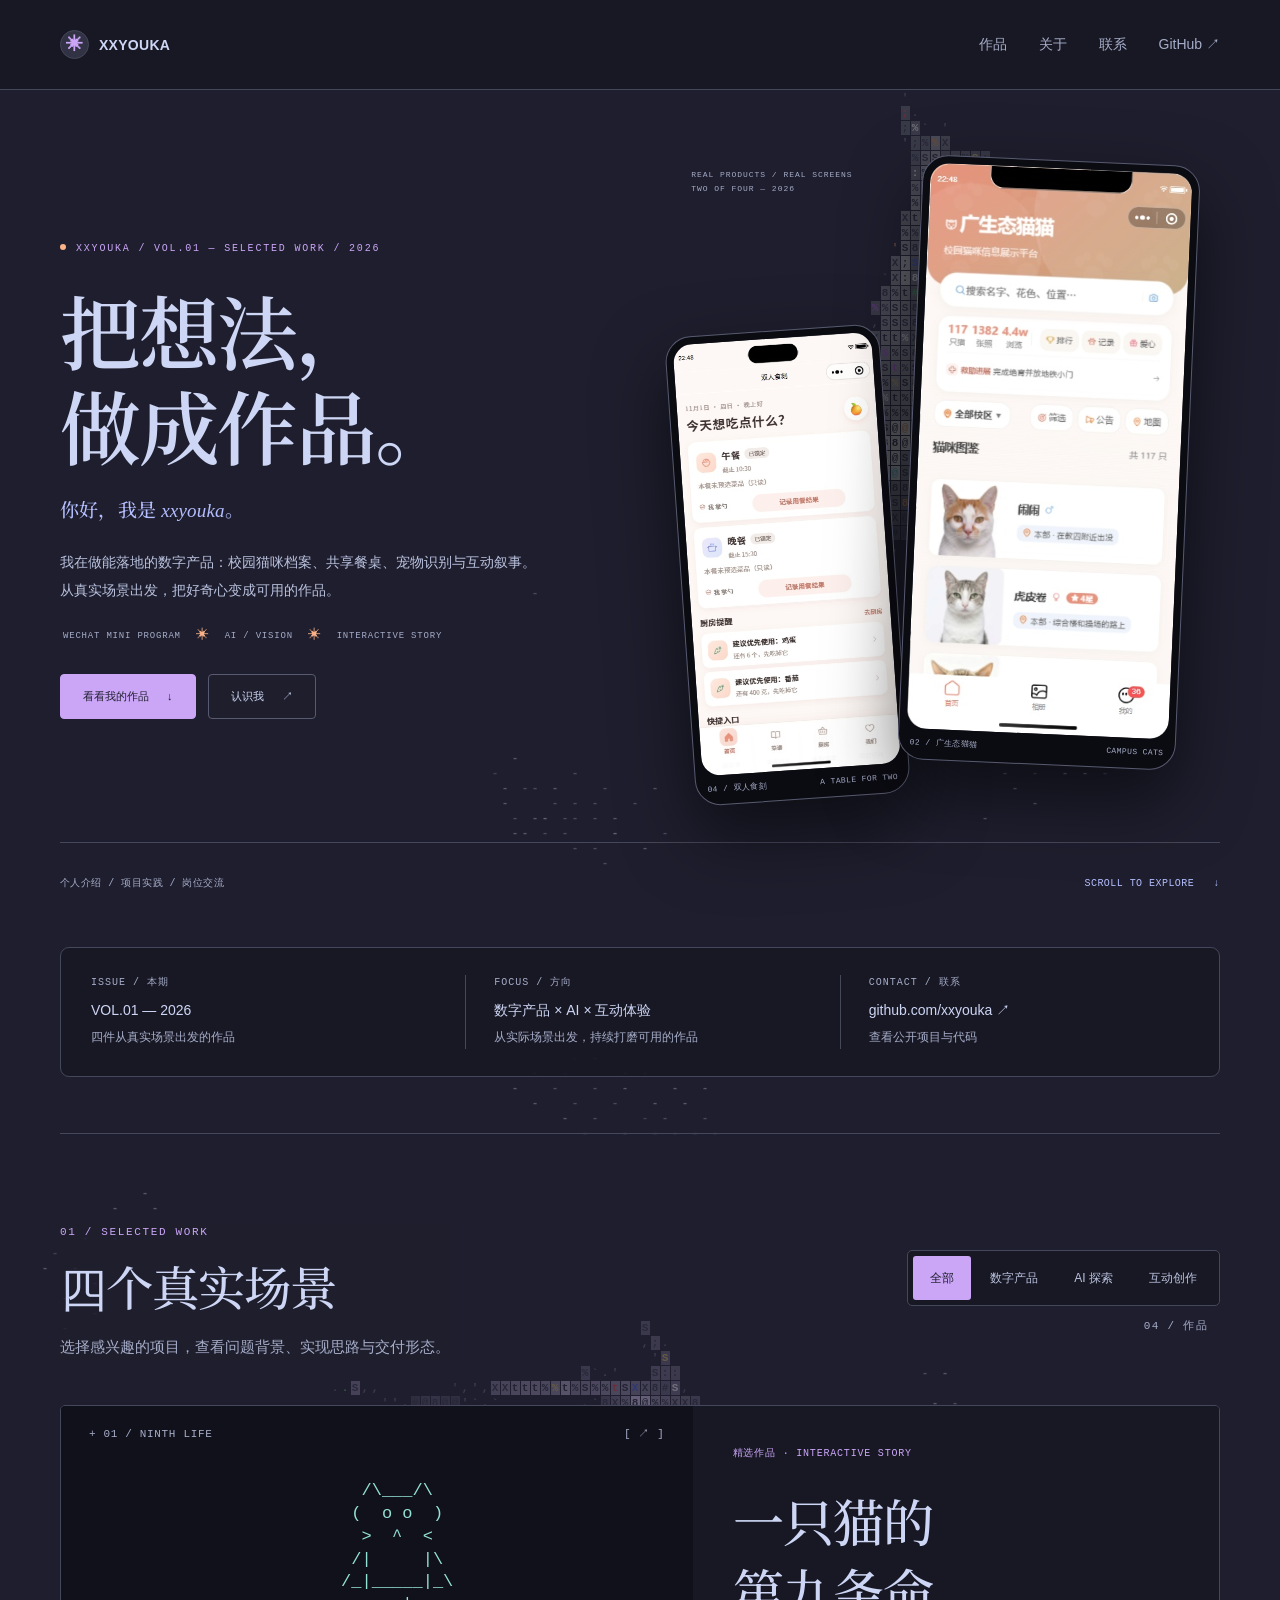
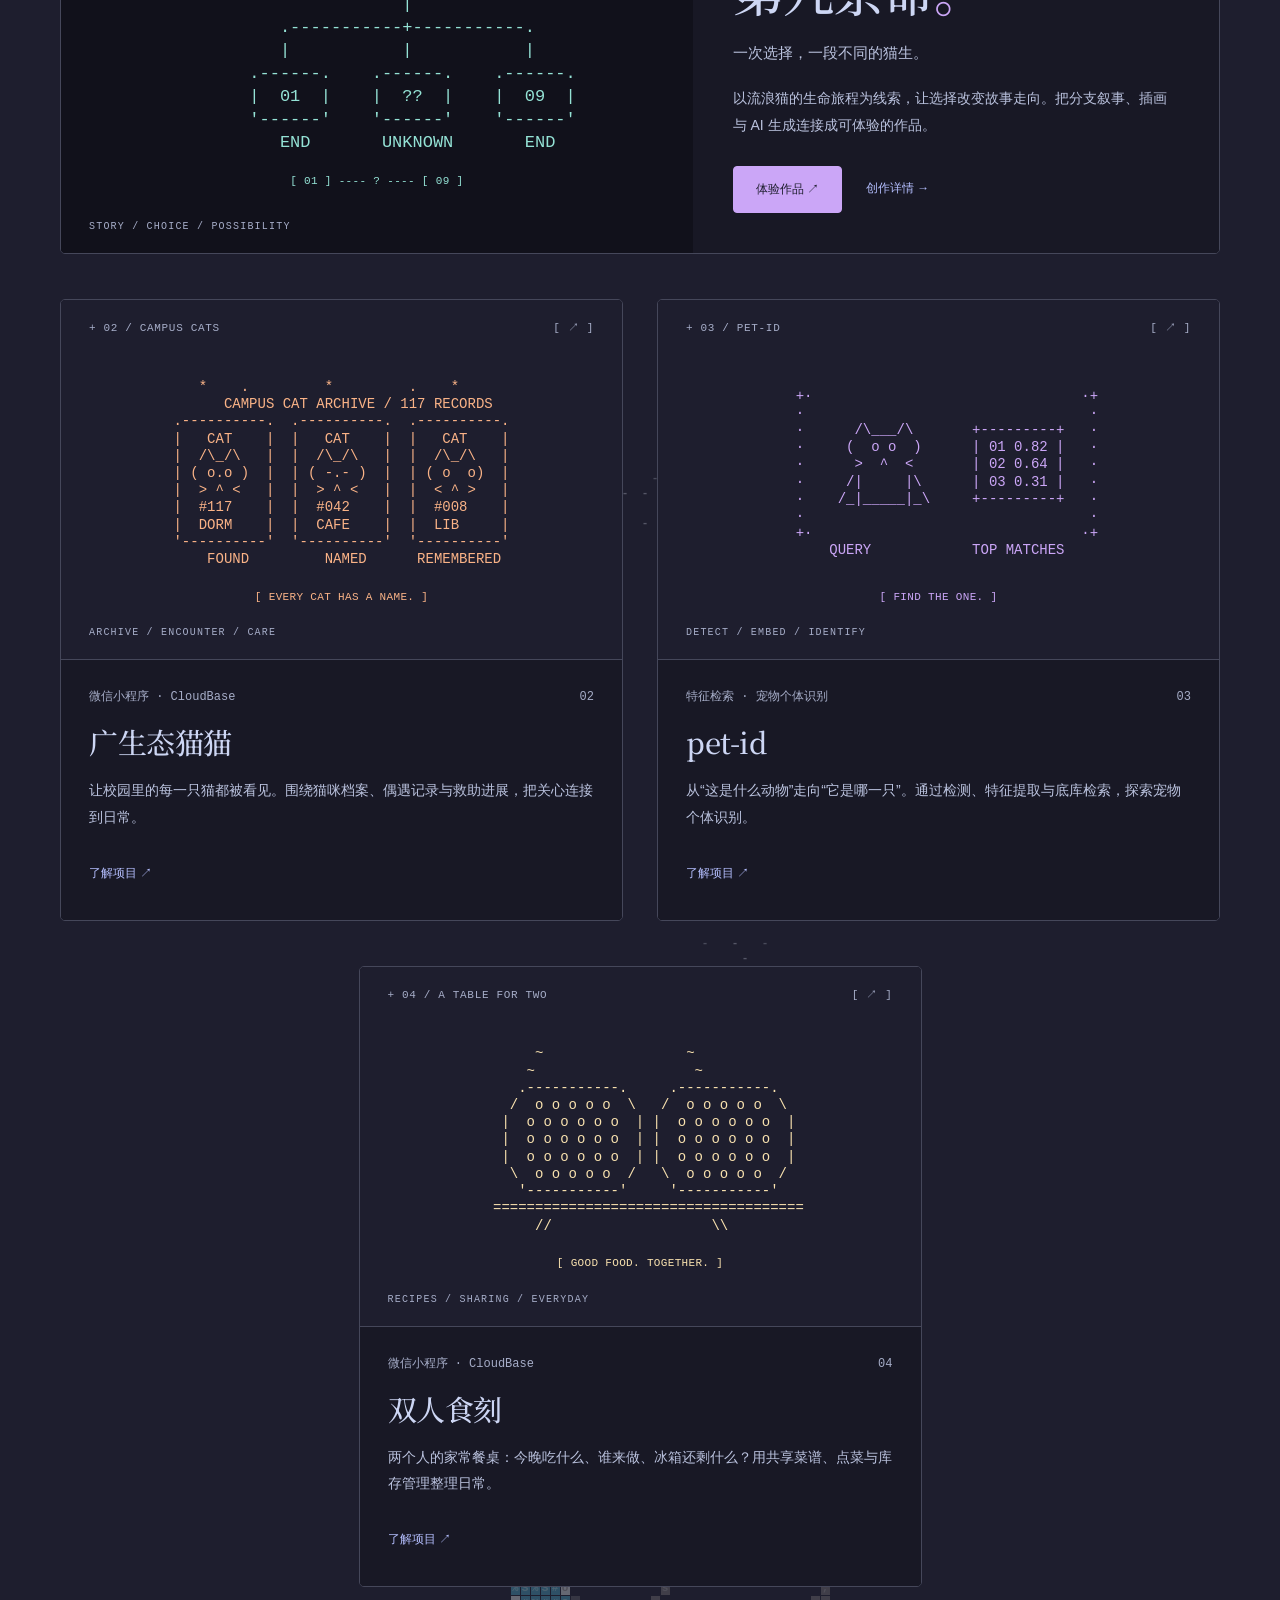
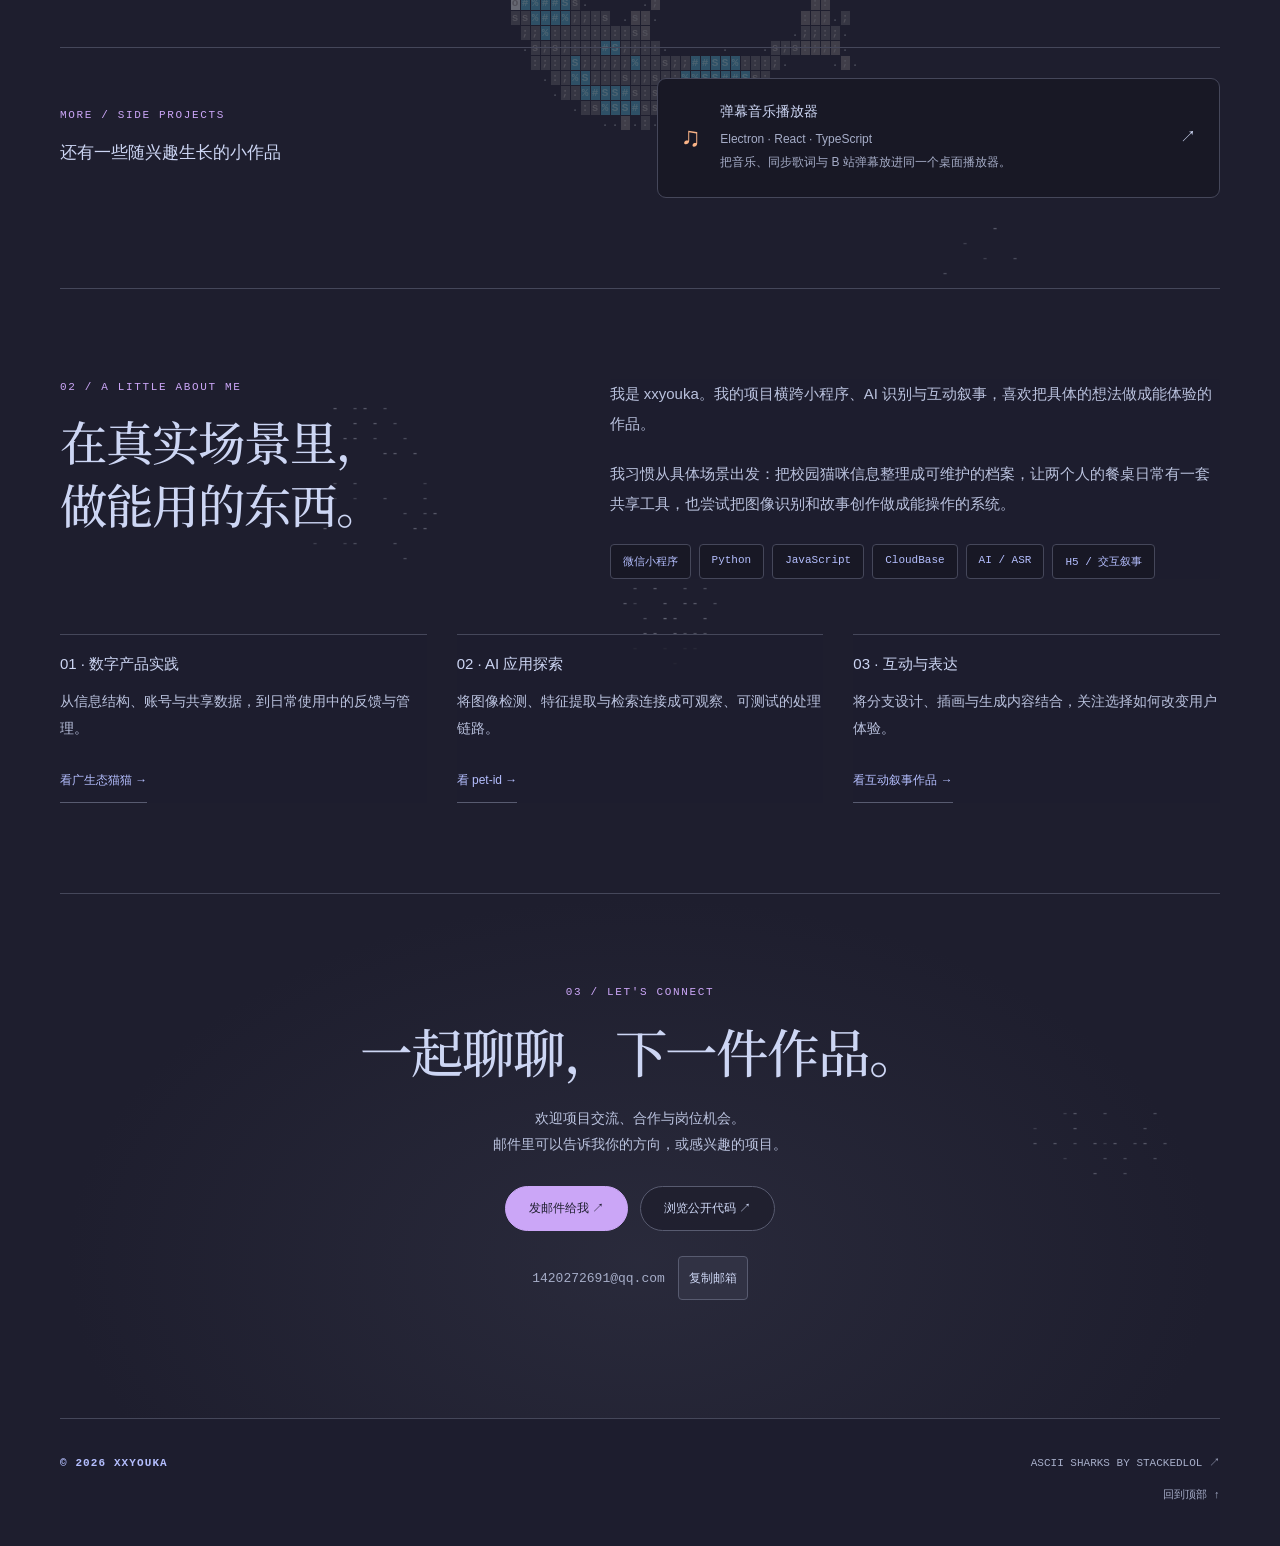
==== commit d14f7319: "Privacy cleanup and root share metadata" ====
--- a/index.html
+++ b/index.html
@@ -1,129 +1,129 @@
-<!doctype html>
-<html lang="zh-CN">
-<head>
-<meta charset="UTF-8"><meta name="viewport" content="width=device-width,initial-scale=1">
-<meta name="description" content="xxyouka 的作品集：校园猫咪档案、共享餐桌、宠物识别与互动叙事。记录从真实场景出发的数字产品实践。">
-<title>xxyouka — 作品集</title>
-<link rel="preload" href="assets/fonts/noto-serif-sc-display.woff2" as="font" type="font/woff2" crossorigin>
-<link rel="stylesheet" href="site.css?v=20261102-v10">
-<link rel="canonical" href="https://xxyouka.github.io/">
-<meta name="author" content="xxyouka">
-<meta name="theme-color" content="#1e1e2e">
-<meta property="og:title" content="xxyouka — 作品集">
-<meta property="og:description" content="校园猫咪档案、共享餐桌、宠物识别与互动叙事——xxyouka 的数字产品作品集。">
-<meta property="og:type" content="website">
-<meta property="og:site_name" content="xxyouka · 作品集">
-<meta property="og:locale" content="zh_CN">
-<meta property="og:url" content="https://xxyouka.github.io/">
-<meta property="og:image" content="https://xxyouka.github.io/assets/og-cover-20261102b.png">
-<meta property="og:image:width" content="1200">
-<meta property="og:image:height" content="630">
-<meta property="og:image:alt" content="xxyouka 作品集：把想法，做成作品。">
-<meta name="twitter:card" content="summary_large_image">
-<meta name="twitter:title" content="xxyouka — 作品集">
-<meta name="twitter:description" content="校园猫咪档案、共享餐桌、宠物识别与互动叙事——xxyouka 的数字产品作品集。">
-<meta name="twitter:image" content="https://xxyouka.github.io/assets/og-cover-20261102b.png">
-<link rel="icon" href="assets/favicon.svg" type="image/svg+xml"></head>
-<body><a class="skip-link" href="#work">跳到作品</a><canvas id="ocean" class="ocean" aria-hidden="true"></canvas><div class="progress" aria-hidden="true"></div>
-<div class="page" id="top"><header class="top"><a class="logo" href="#top"><span class="logo-mark">✳</span> XXYOUKA</a><button type="button" class="nav-toggle" aria-label="打开导航" aria-expanded="false" aria-controls="main-nav">☰</button><nav id="main-nav" class="top-right" aria-label="导航"><a href="#work">作品</a><a href="#about" class="nav-about">关于</a><a href="#contact">联系</a><a href="https://github.com/xxyouka" target="_blank" rel="noopener">GitHub ↗</a></nav></header>
-<main><section class="stage hero-v2" aria-label="个人介绍">
-<div class="hero-split">
-<div class="content">
-<div class="overline">XXYOUKA / VOL.01 — SELECTED WORK / 2026</div>
-<h1>把想法，<br>做成作品。<span>你好，我是 <em>xxyouka</em>。</span></h1>
-<p class="intro">我在做能落地的数字产品：校园猫咪档案、共享餐桌、宠物识别与互动叙事。<br>从真实场景出发，把好奇心变成可用的作品。</p>
-<div class="hero-tags"><span>WECHAT MINI PROGRAM</span><i>✳</i><span>AI / VISION</span><i>✳</i><span>INTERACTIVE STORY</span></div>
-<div class="hero-actions"><a href="#work" class="pill dark">看看我的作品 <span>↓</span></a><a href="#about" class="pill">认识我 <span>↗</span></a></div>
-</div>
-<div class="hero-spread" aria-hidden="true">
-<figure class="device device-main">
-<img src="assets/campus-full-20261101.jpg" alt="" width="340" height="735" fetchpriority="high">
-<figcaption><span>02 / 广生态猫猫</span><span>CAMPUS CATS</span></figcaption>
-</figure>
-<figure class="device device-secondary">
-<img src="assets/meal-full-20261101.jpg" alt="" width="338" height="733">
-<figcaption><span>04 / 双人食刻</span><span>A TABLE FOR TWO</span></figcaption>
-</figure>
-<span class="spread-meta">REAL PRODUCTS / REAL SCREENS<br>TWO OF FOUR — 2026</span>
-</div>
-</div>
-<div class="hero-bottom"><span>个人介绍 / 项目实践 / 岗位交流</span><a href="#work">SCROLL TO EXPLORE &nbsp; ↓</a></div>
-</section>
-<div class="below"><aside class="profile-brief" aria-label="作品集信息"><div><span class="brief-label">ISSUE / 本期</span><strong>VOL.01 — 2026</strong><small>四件从真实场景出发的作品</small></div><div><span class="brief-label">FOCUS / 方向</span><strong>数字产品 × AI × 互动体验</strong><small>从实际场景出发，持续打磨可用的作品</small></div><a href="https://github.com/xxyouka" target="_blank" rel="noopener"><span class="brief-label">CONTACT / 联系</span><strong>github.com/xxyouka ↗</strong><small>查看公开项目与代码</small></a></aside><section class="section" id="work" tabindex="-1"><div class="section-head"><div><div class="kicker">01 / SELECTED WORK</div><h2>四个真实场景</h2><p class="section-sub">选择感兴趣的项目，查看问题背景、实现思路与交付形态。</p></div><div class="filter-group"><div class="filters" aria-label="筛选作品"><button class="filter" data-filter="all" aria-pressed="true">全部</button><button class="filter" data-filter="product" aria-pressed="false">数字产品</button><button class="filter" data-filter="ai" aria-pressed="false">AI 探索</button><button class="filter" data-filter="creative" aria-pressed="false">互动创作</button></div><span class="result-count" role="status" aria-live="polite">04 / 作品</span></div></div><div class="projects">
-<article class="project featured" data-category="creative ai"><button type="button" data-project="ninth" aria-label="查看一只猫的第九条命详情" class="visual v5"><span class="ascii-toolbar" aria-hidden="true"><span>+ 01 / NINTH LIFE</span><span>[ ↗ ]</span></span><span class="ascii-stage"><pre class="ascii-art" aria-hidden="true">                  /\___/\
-                 (  o o  )
-                  &gt;  ^  &lt;
-                 /|     |\
-                /_|_____|_\
-                      |
-          .-----------+-----------.
-          |           |           |
-       .------.    .------.    .------.
-       |  01  |    |  ??  |    |  09  |
-       '------'    '------'    '------'
-          END       UNKNOWN       END</pre></span><span class="ascii-art-note" aria-hidden="true">[ 01 ] ---- ? ---- [ 09 ]</span><span class="ascii-caption" aria-hidden="true">STORY / CHOICE / POSSIBILITY</span></button><div class="project-copy"><div class="project-meta"><span>互动叙事 · H5 · 生成式 AI</span><span>01</span></div><div class="featured-eyebrow">精选作品 · INTERACTIVE STORY</div><h3>一只猫的<br>第九条命<span class="title-dot">。</span></h3><div class="feature-name">一次选择，一段不同的猫生。</div><p>以流浪猫的生命旅程为线索，让选择改变故事走向。把分支叙事、插画与 AI 生成连接成可体验的作品。</p><div class="feature-actions"><a href="https://jiutiaoming.pages.dev" target="_blank" rel="noopener" class="feature-play">体验作品 ↗</a><button class="detail" data-project="ninth">创作详情 →</button></div></div></article>
-<article class="project" data-category="product"><button type="button" data-project="cat" aria-label="查看广生态猫猫详情" class="visual"><span class="ascii-toolbar" aria-hidden="true"><span>+ 02 / CAMPUS CATS</span><span>[ ↗ ]</span></span><span class="ascii-stage"><pre class="ascii-art" aria-hidden="true">   *    .         *         .    *
-      CAMPUS CAT ARCHIVE / 117 RECORDS
-.----------.  .----------.  .----------.
-|   CAT    |  |   CAT    |  |   CAT    |
-|  /\_/\   |  |  /\_/\   |  |  /\_/\   |
-| ( o.o )  |  | ( -.- )  |  | ( o  o)  |
-|  &gt; ^ &lt;   |  |  &gt; ^ &lt;   |  |  &lt; ^ &gt;   |
-|  #117    |  |  #042    |  |  #008    |
-|  DORM    |  |  CAFE    |  |  LIB     |
-'----------'  '----------'  '----------'
-    FOUND         NAMED      REMEMBERED</pre></span><span class="ascii-art-note" aria-hidden="true">[ EVERY CAT HAS A NAME. ]</span><span class="ascii-caption" aria-hidden="true">ARCHIVE / ENCOUNTER / CARE</span></button><div class="project-copy"><div class="project-meta"><span>微信小程序 · CloudBase</span><span>02</span></div><h3>广生态猫猫</h3><p>让校园里的每一只猫都被看见。围绕猫咪档案、偶遇记录与救助进展，把关心连接到日常。</p><button class="detail" data-project="cat">了解项目 ↗</button></div></article>
-
-<article class="project" data-category="ai"><button type="button" data-project="pet" aria-label="查看pet-id详情" class="visual v4"><span class="ascii-toolbar" aria-hidden="true"><span>+ 03 / PET-ID</span><span>[ ↗ ]</span></span><span class="ascii-stage"><pre class="ascii-art" aria-hidden="true">  +·                                ·+
-  ·                                  ·
-  ·      /\___/\       +---------+   ·
-  ·     (  o o  )      | 01 0.82 |   ·
-  ·      &gt;  ^  &lt;       | 02 0.64 |   ·
-  ·     /|     |\      | 03 0.31 |   ·
-  ·    /_|_____|_\     +---------+   ·
-  ·                                  ·
-  +·                                ·+
-      QUERY            TOP MATCHES</pre></span><span class="ascii-art-note" aria-hidden="true">[ FIND THE ONE. ]</span><span class="ascii-caption" aria-hidden="true">DETECT / EMBED / IDENTIFY</span></button><div class="project-copy"><div class="project-meta"><span>特征检索 · 宠物个体识别</span><span>03</span></div><h3>pet-id</h3><p>从“这是什么动物”走向“它是哪一只”。通过检测、特征提取与底库检索，探索宠物个体识别。</p><button class="detail" data-project="pet">了解项目 ↗</button></div></article><article class="project" data-category="product"><button type="button" data-project="meal" aria-label="查看双人食刻详情" class="visual v6"><span class="ascii-toolbar" aria-hidden="true"><span>+ 04 / A TABLE FOR TWO</span><span>[ ↗ ]</span></span><span class="ascii-stage"><pre class="ascii-art" aria-hidden="true">       ~                 ~
-      ~                   ~
-     .-----------.     .-----------.
-    /  o o o o o  \   /  o o o o o  \
-   |  o o o o o o  | |  o o o o o o  |
-   |  o o o o o o  | |  o o o o o o  |
-   |  o o o o o o  | |  o o o o o o  |
-    \  o o o o o  /   \  o o o o o  /
-     '-----------'     '-----------'
-  =====================================
-       //                   \\</pre></span><span class="ascii-art-note" aria-hidden="true">[ GOOD FOOD. TOGETHER. ]</span><span class="ascii-caption" aria-hidden="true">RECIPES / SHARING / EVERYDAY</span></button><div class="project-copy"><div class="project-meta"><span>微信小程序 · CloudBase</span><span>04</span></div><h3>双人食刻</h3><p>两个人的家常餐桌：今晚吃什么、谁来做、冰箱还剩什么？用共享菜谱、点菜与库存管理整理日常。</p><button class="detail" data-project="meal">了解项目 ↗</button></div></article></div><div class="more-work"><div><div class="kicker">MORE / SIDE PROJECTS</div><h3>还有一些随兴趣生长的小作品</h3></div><a class="more-link" href="https://github.com/xxyouka/danmu-player" target="_blank" rel="noopener"><span class="more-icon" aria-hidden="true">♫</span><span><strong>弹幕音乐播放器</strong><small>Electron · React · TypeScript<br>把音乐、同步歌词与 B 站弹幕放进同一个桌面播放器。</small></span><span aria-hidden="true">↗</span></a></div></section>
-<section class="section" id="about"><div class="about-grid"><div><div class="kicker">02 / A LITTLE ABOUT ME</div><h2>在真实场景里，<br>做能用的东西。</h2></div><div class="about-copy"><p>我是 xxyouka。我的项目横跨小程序、AI 识别与互动叙事，喜欢把具体的想法做成能体验的作品。</p><p>我习惯从具体场景出发：把校园猫咪信息整理成可维护的档案，让两个人的餐桌日常有一套共享工具，也尝试把图像识别和故事创作做成能操作的系统。</p><div class="skills"><span>微信小程序</span><span>Python</span><span>JavaScript</span><span>CloudBase</span><span>AI / ASR</span><span>IoT / BLE</span></div></div></div><div class="principles"><div><b>01 · 数字产品实践</b><p>从信息结构、账号与共享数据，到日常使用中的反馈与管理。</p><a class="proof-link" href="#project/cat">看广生态猫猫 →</a></div><div><b>02 · AI 应用探索</b><p>将图像检测、特征提取与检索连接成可观察、可测试的处理链路。</p><a class="proof-link" href="#project/pet">看 pet-id →</a></div><div><b>03 · 互动与表达</b><p>将分支设计、插画与生成内容结合，关注选择如何改变用户体验。</p><a class="proof-link" href="#project/ninth">看互动叙事作品 →</a></div></div></section>
-<section class="section contact" id="contact"><div class="kicker">03 / LET'S CONNECT</div><h2>一起聊聊，下一件作品。</h2><p>欢迎项目交流、合作与岗位机会。<br>邮件里可以告诉我你的方向，或感兴趣的项目。</p><div class="contact-actions"><a class="pill dark" href="mailto:1420272691@qq.com">发邮件给我 ↗</a><a class="pill" href="https://github.com/xxyouka" target="_blank" rel="noopener">浏览公开代码 ↗</a></div><div class="email-row"><span>1420272691@qq.com</span><button type="button" id="copy-email" aria-label="复制邮箱地址">复制邮箱</button></div><span class="email-status" id="email-status" role="status" aria-live="polite"></span></section></div></main><footer class="foot"><span>© 2026 XXYOUKA</span><span>ASCII SHARKS BY <a href="https://github.com/stackedlol/ascii-sharks" target="_blank" rel="noopener">STACKEDLOL ↗</a><br><a href="#top">回到顶部 ↑</a></span></footer></div>
-<dialog id="project-dialog" aria-labelledby="dialog-title"><button class="close" aria-label="关闭项目详情">×</button><div class="case-position"><span id="case-index"></span><span>PROJECT / CASE STUDY</span></div><div class="case-intro"><div class="kicker" id="dialog-category"></div><h2 id="dialog-title" tabindex="-1"></h2><p id="dialog-description"></p></div><div class="case-facts" id="case-facts"></div><div id="dialog-cover"></div><div id="case-gallery" aria-label="切换作品界面"></div><div id="case-context"></div><div id="case-process"></div><div id="case-outcome"></div><div id="case-evidence"></div><div id="case-delivery"></div><h3 class="case-heading">技术与设计实践</h3><ul id="dialog-points"></ul><div class="dialog-links"><a class="pill" href="https://github.com/xxyouka" target="_blank" rel="noopener">访问我的 GitHub ↗</a><button type="button" id="share-case" class="share-case">复制项目链接 ↗</button><span id="share-status" role="status" aria-live="polite"></span><input id="share-url" class="share-url" readonly aria-label="项目链接" hidden></div><nav class="case-pagination" aria-label="其他作品"><button type="button" id="case-prev">← 上一个项目</button><button type="button" id="case-next">下一个项目 →</button></nav></dialog>
-
-<!-- ascii-sharks by drewdi: https://github.com/stackedlol/ascii-sharks
-MIT License
-
-Copyright (c) 2026 drewdi
-
-Permission is hereby granted, free of charge, to any person obtaining a copy
-of this software and associated documentation files (the "Software"), to deal
-in the Software without restriction, including without limitation the rights
-to use, copy, modify, merge, publish, distribute, sublicense, and/or sell
-copies of the Software, and to permit persons to whom the Software is
-furnished to do so, subject to the following conditions:
-
-The above copyright notice and this permission notice shall be included in all
-copies or substantial portions of the Software.
-
-THE SOFTWARE IS PROVIDED "AS IS", WITHOUT WARRANTY OF ANY KIND, EXPRESS OR
-IMPLIED, INCLUDING BUT NOT LIMITED TO THE WARRANTIES OF MERCHANTABILITY,
-FITNESS FOR A PARTICULAR PURPOSE AND NONINFRINGEMENT. IN NO EVENT SHALL THE
-AUTHORS OR COPYRIGHT HOLDERS BE LIABLE FOR ANY CLAIM, DAMAGES OR OTHER
-LIABILITY, WHETHER IN AN ACTION OF CONTRACT, TORT OR OTHERWISE, ARISING FROM,
-OUT OF OR IN CONNECTION WITH THE SOFTWARE OR THE USE OR OTHER DEALINGS IN THE
-SOFTWARE.
-
-
--->
-<div class="reading-tools"><a href="#top" class="back-top" aria-label="回到顶部">↑</a></div><dialog class="image-viewer" id="image-viewer" aria-label="作品界面大图"><button type="button" class="close" aria-label="关闭大图">×</button><img id="full-image" alt=""><p class="image-caption"></p></dialog><noscript><p class="noscript-note">启用 JavaScript 可查看项目详情与海洋动画；项目介绍和 GitHub 链接仍可直接浏览。</p></noscript><script src="ocean.js" defer></script><script src="site.js?v=20261102-v10" defer></script></body></html>
-
-
-
+<!doctype html>
+<html lang="zh-CN">
+<head>
+<meta charset="UTF-8"><meta name="viewport" content="width=device-width,initial-scale=1">
+<meta name="description" content="xxyouka 的作品集：校园猫咪档案、共享餐桌、宠物识别与互动叙事。记录从真实场景出发的数字产品实践。">
+<title>xxyouka — 作品集</title>
+<link rel="preload" href="assets/fonts/noto-serif-sc-display.woff2" as="font" type="font/woff2" crossorigin>
+<link rel="stylesheet" href="site.css?v=20261102-v10">
+<link rel="canonical" href="https://xxyouka.github.io/">
+<meta name="author" content="xxyouka">
+<meta name="theme-color" content="#1e1e2e">
+<meta property="og:title" content="xxyouka — 作品集">
+<meta property="og:description" content="校园猫咪档案、共享餐桌、宠物识别与互动叙事——xxyouka 的数字产品作品集。">
+<meta property="og:type" content="website">
+<meta property="og:site_name" content="xxyouka · 作品集">
+<meta property="og:locale" content="zh_CN">
+<meta property="og:url" content="https://xxyouka.github.io/">
+<meta property="og:image" content="https://xxyouka.github.io/assets/og-cover-20261102c.png">
+<meta property="og:image:width" content="1200">
+<meta property="og:image:height" content="630">
+<meta property="og:image:alt" content="xxyouka 作品集：把想法，做成作品。">
+<meta name="twitter:card" content="summary_large_image">
+<meta name="twitter:title" content="xxyouka — 作品集">
+<meta name="twitter:description" content="校园猫咪档案、共享餐桌、宠物识别与互动叙事——xxyouka 的数字产品作品集。">
+<meta name="twitter:image" content="https://xxyouka.github.io/assets/og-cover-20261102c.png">
+<link rel="icon" href="assets/favicon.svg" type="image/svg+xml"></head>
+<body><a class="skip-link" href="#work">跳到作品</a><canvas id="ocean" class="ocean" aria-hidden="true"></canvas><div class="progress" aria-hidden="true"></div>
+<div class="page" id="top"><header class="top"><a class="logo" href="#top"><span class="logo-mark">✳</span> XXYOUKA</a><button type="button" class="nav-toggle" aria-label="打开导航" aria-expanded="false" aria-controls="main-nav">☰</button><nav id="main-nav" class="top-right" aria-label="导航"><a href="#work">作品</a><a href="#about" class="nav-about">关于</a><a href="#contact">联系</a><a href="https://github.com/xxyouka" target="_blank" rel="noopener">GitHub ↗</a></nav></header>
+<main><section class="stage hero-v2" aria-label="个人介绍">
+<div class="hero-split">
+<div class="content">
+<div class="overline">XXYOUKA / VOL.01 — SELECTED WORK / 2026</div>
+<h1>把想法，<br>做成作品。<span>你好，我是 <em>xxyouka</em>。</span></h1>
+<p class="intro">我在做能落地的数字产品：校园猫咪档案、共享餐桌、宠物识别与互动叙事。<br>从真实场景出发，把好奇心变成可用的作品。</p>
+<div class="hero-tags"><span>WECHAT MINI PROGRAM</span><i>✳</i><span>AI / VISION</span><i>✳</i><span>INTERACTIVE STORY</span></div>
+<div class="hero-actions"><a href="#work" class="pill dark">看看我的作品 <span>↓</span></a><a href="#about" class="pill">认识我 <span>↗</span></a></div>
+</div>
+<div class="hero-spread" aria-hidden="true">
+<figure class="device device-main">
+<img src="assets/campus-full-20261101.jpg" alt="" width="340" height="735" fetchpriority="high">
+<figcaption><span>02 / 广生态猫猫</span><span>CAMPUS CATS</span></figcaption>
+</figure>
+<figure class="device device-secondary">
+<img src="assets/meal-full-20261101.jpg" alt="" width="338" height="733">
+<figcaption><span>04 / 双人食刻</span><span>A TABLE FOR TWO</span></figcaption>
+</figure>
+<span class="spread-meta">REAL PRODUCTS / REAL SCREENS<br>TWO OF FOUR — 2026</span>
+</div>
+</div>
+<div class="hero-bottom"><span>个人介绍 / 项目实践 / 岗位交流</span><a href="#work">SCROLL TO EXPLORE &nbsp; ↓</a></div>
+</section>
+<div class="below"><aside class="profile-brief" aria-label="作品集信息"><div><span class="brief-label">ISSUE / 本期</span><strong>VOL.01 — 2026</strong><small>四件从真实场景出发的作品</small></div><div><span class="brief-label">FOCUS / 方向</span><strong>数字产品 × AI × 互动体验</strong><small>从实际场景出发，持续打磨可用的作品</small></div><a href="https://github.com/xxyouka" target="_blank" rel="noopener"><span class="brief-label">CONTACT / 联系</span><strong>github.com/xxyouka ↗</strong><small>查看公开项目与代码</small></a></aside><section class="section" id="work" tabindex="-1"><div class="section-head"><div><div class="kicker">01 / SELECTED WORK</div><h2>四个真实场景</h2><p class="section-sub">选择感兴趣的项目，查看问题背景、实现思路与交付形态。</p></div><div class="filter-group"><div class="filters" aria-label="筛选作品"><button class="filter" data-filter="all" aria-pressed="true">全部</button><button class="filter" data-filter="product" aria-pressed="false">数字产品</button><button class="filter" data-filter="ai" aria-pressed="false">AI 探索</button><button class="filter" data-filter="creative" aria-pressed="false">互动创作</button></div><span class="result-count" role="status" aria-live="polite">04 / 作品</span></div></div><div class="projects">
+<article class="project featured" data-category="creative ai"><button type="button" data-project="ninth" aria-label="查看一只猫的第九条命详情" class="visual v5"><span class="ascii-toolbar" aria-hidden="true"><span>+ 01 / NINTH LIFE</span><span>[ ↗ ]</span></span><span class="ascii-stage"><pre class="ascii-art" aria-hidden="true">                  /\___/\
+                 (  o o  )
+                  &gt;  ^  &lt;
+                 /|     |\
+                /_|_____|_\
+                      |
+          .-----------+-----------.
+          |           |           |
+       .------.    .------.    .------.
+       |  01  |    |  ??  |    |  09  |
+       '------'    '------'    '------'
+          END       UNKNOWN       END</pre></span><span class="ascii-art-note" aria-hidden="true">[ 01 ] ---- ? ---- [ 09 ]</span><span class="ascii-caption" aria-hidden="true">STORY / CHOICE / POSSIBILITY</span></button><div class="project-copy"><div class="project-meta"><span>互动叙事 · H5 · 生成式 AI</span><span>01</span></div><div class="featured-eyebrow">精选作品 · INTERACTIVE STORY</div><h3>一只猫的<br>第九条命<span class="title-dot">。</span></h3><div class="feature-name">一次选择，一段不同的猫生。</div><p>以流浪猫的生命旅程为线索，让选择改变故事走向。把分支叙事、插画与 AI 生成连接成可体验的作品。</p><div class="feature-actions"><a href="https://jiutiaoming.pages.dev" target="_blank" rel="noopener" class="feature-play">体验作品 ↗</a><button class="detail" data-project="ninth">创作详情 →</button></div></div></article>
+<article class="project" data-category="product"><button type="button" data-project="cat" aria-label="查看广生态猫猫详情" class="visual"><span class="ascii-toolbar" aria-hidden="true"><span>+ 02 / CAMPUS CATS</span><span>[ ↗ ]</span></span><span class="ascii-stage"><pre class="ascii-art" aria-hidden="true">   *    .         *         .    *
+      CAMPUS CAT ARCHIVE / 117 RECORDS
+.----------.  .----------.  .----------.
+|   CAT    |  |   CAT    |  |   CAT    |
+|  /\_/\   |  |  /\_/\   |  |  /\_/\   |
+| ( o.o )  |  | ( -.- )  |  | ( o  o)  |
+|  &gt; ^ &lt;   |  |  &gt; ^ &lt;   |  |  &lt; ^ &gt;   |
+|  #117    |  |  #042    |  |  #008    |
+|  DORM    |  |  CAFE    |  |  LIB     |
+'----------'  '----------'  '----------'
+    FOUND         NAMED      REMEMBERED</pre></span><span class="ascii-art-note" aria-hidden="true">[ EVERY CAT HAS A NAME. ]</span><span class="ascii-caption" aria-hidden="true">ARCHIVE / ENCOUNTER / CARE</span></button><div class="project-copy"><div class="project-meta"><span>微信小程序 · CloudBase</span><span>02</span></div><h3>广生态猫猫</h3><p>让校园里的每一只猫都被看见。围绕猫咪档案、偶遇记录与救助进展，把关心连接到日常。</p><button class="detail" data-project="cat">了解项目 ↗</button></div></article>
+
+<article class="project" data-category="ai"><button type="button" data-project="pet" aria-label="查看pet-id详情" class="visual v4"><span class="ascii-toolbar" aria-hidden="true"><span>+ 03 / PET-ID</span><span>[ ↗ ]</span></span><span class="ascii-stage"><pre class="ascii-art" aria-hidden="true">  +·                                ·+
+  ·                                  ·
+  ·      /\___/\       +---------+   ·
+  ·     (  o o  )      | 01 0.82 |   ·
+  ·      &gt;  ^  &lt;       | 02 0.64 |   ·
+  ·     /|     |\      | 03 0.31 |   ·
+  ·    /_|_____|_\     +---------+   ·
+  ·                                  ·
+  +·                                ·+
+      QUERY            TOP MATCHES</pre></span><span class="ascii-art-note" aria-hidden="true">[ FIND THE ONE. ]</span><span class="ascii-caption" aria-hidden="true">DETECT / EMBED / IDENTIFY</span></button><div class="project-copy"><div class="project-meta"><span>特征检索 · 宠物个体识别</span><span>03</span></div><h3>pet-id</h3><p>从“这是什么动物”走向“它是哪一只”。通过检测、特征提取与底库检索，探索宠物个体识别。</p><button class="detail" data-project="pet">了解项目 ↗</button></div></article><article class="project" data-category="product"><button type="button" data-project="meal" aria-label="查看双人食刻详情" class="visual v6"><span class="ascii-toolbar" aria-hidden="true"><span>+ 04 / A TABLE FOR TWO</span><span>[ ↗ ]</span></span><span class="ascii-stage"><pre class="ascii-art" aria-hidden="true">       ~                 ~
+      ~                   ~
+     .-----------.     .-----------.
+    /  o o o o o  \   /  o o o o o  \
+   |  o o o o o o  | |  o o o o o o  |
+   |  o o o o o o  | |  o o o o o o  |
+   |  o o o o o o  | |  o o o o o o  |
+    \  o o o o o  /   \  o o o o o  /
+     '-----------'     '-----------'
+  =====================================
+       //                   \\</pre></span><span class="ascii-art-note" aria-hidden="true">[ GOOD FOOD. TOGETHER. ]</span><span class="ascii-caption" aria-hidden="true">RECIPES / SHARING / EVERYDAY</span></button><div class="project-copy"><div class="project-meta"><span>微信小程序 · CloudBase</span><span>04</span></div><h3>双人食刻</h3><p>两个人的家常餐桌：今晚吃什么、谁来做、冰箱还剩什么？用共享菜谱、点菜与库存管理整理日常。</p><button class="detail" data-project="meal">了解项目 ↗</button></div></article></div><div class="more-work"><div><div class="kicker">MORE / SIDE PROJECTS</div><h3>还有一些随兴趣生长的小作品</h3></div><a class="more-link" href="https://github.com/xxyouka/danmu-player" target="_blank" rel="noopener"><span class="more-icon" aria-hidden="true">♫</span><span><strong>弹幕音乐播放器</strong><small>Electron · React · TypeScript<br>把音乐、同步歌词与 B 站弹幕放进同一个桌面播放器。</small></span><span aria-hidden="true">↗</span></a></div></section>
+<section class="section" id="about"><div class="about-grid"><div><div class="kicker">02 / A LITTLE ABOUT ME</div><h2>在真实场景里，<br>做能用的东西。</h2></div><div class="about-copy"><p>我是 xxyouka。我的项目横跨小程序、AI 识别与互动叙事，喜欢把具体的想法做成能体验的作品。</p><p>我习惯从具体场景出发：把校园猫咪信息整理成可维护的档案，让两个人的餐桌日常有一套共享工具，也尝试把图像识别和故事创作做成能操作的系统。</p><div class="skills"><span>微信小程序</span><span>Python</span><span>JavaScript</span><span>CloudBase</span><span>AI / ASR</span><span>H5 / 交互叙事</span></div></div></div><div class="principles"><div><b>01 · 数字产品实践</b><p>从信息结构、账号与共享数据，到日常使用中的反馈与管理。</p><a class="proof-link" href="#project/cat">看广生态猫猫 →</a></div><div><b>02 · AI 应用探索</b><p>将图像检测、特征提取与检索连接成可观察、可测试的处理链路。</p><a class="proof-link" href="#project/pet">看 pet-id →</a></div><div><b>03 · 互动与表达</b><p>将分支设计、插画与生成内容结合，关注选择如何改变用户体验。</p><a class="proof-link" href="#project/ninth">看互动叙事作品 →</a></div></div></section>
+<section class="section contact" id="contact"><div class="kicker">03 / LET'S CONNECT</div><h2>一起聊聊，下一件作品。</h2><p>欢迎项目交流、合作与岗位机会。<br>邮件里可以告诉我你的方向，或感兴趣的项目。</p><div class="contact-actions"><a class="pill dark" href="mailto:1420272691@qq.com">发邮件给我 ↗</a><a class="pill" href="https://github.com/xxyouka" target="_blank" rel="noopener">浏览公开代码 ↗</a></div><div class="email-row"><span>1420272691@qq.com</span><button type="button" id="copy-email" aria-label="复制邮箱地址">复制邮箱</button></div><span class="email-status" id="email-status" role="status" aria-live="polite"></span></section></div></main><footer class="foot"><span>© 2026 XXYOUKA</span><span>ASCII SHARKS BY <a href="https://github.com/stackedlol/ascii-sharks" target="_blank" rel="noopener">STACKEDLOL ↗</a><br><a href="#top">回到顶部 ↑</a></span></footer></div>
+<dialog id="project-dialog" aria-labelledby="dialog-title"><button class="close" aria-label="关闭项目详情">×</button><div class="case-position"><span id="case-index"></span><span>PROJECT / CASE STUDY</span></div><div class="case-intro"><div class="kicker" id="dialog-category"></div><h2 id="dialog-title" tabindex="-1"></h2><p id="dialog-description"></p></div><div class="case-facts" id="case-facts"></div><div id="dialog-cover"></div><div id="case-gallery" aria-label="切换作品界面"></div><div id="case-context"></div><div id="case-process"></div><div id="case-outcome"></div><div id="case-evidence"></div><div id="case-delivery"></div><h3 class="case-heading">技术与设计实践</h3><ul id="dialog-points"></ul><div class="dialog-links"><a class="pill" href="https://github.com/xxyouka" target="_blank" rel="noopener">访问我的 GitHub ↗</a><button type="button" id="share-case" class="share-case">复制项目链接 ↗</button><span id="share-status" role="status" aria-live="polite"></span><input id="share-url" class="share-url" readonly aria-label="项目链接" hidden></div><nav class="case-pagination" aria-label="其他作品"><button type="button" id="case-prev">← 上一个项目</button><button type="button" id="case-next">下一个项目 →</button></nav></dialog>
+
+<!-- ascii-sharks by drewdi: https://github.com/stackedlol/ascii-sharks
+MIT License
+
+Copyright (c) 2026 drewdi
+
+Permission is hereby granted, free of charge, to any person obtaining a copy
+of this software and associated documentation files (the "Software"), to deal
+in the Software without restriction, including without limitation the rights
+to use, copy, modify, merge, publish, distribute, sublicense, and/or sell
+copies of the Software, and to permit persons to whom the Software is
+furnished to do so, subject to the following conditions:
+
+The above copyright notice and this permission notice shall be included in all
+copies or substantial portions of the Software.
+
+THE SOFTWARE IS PROVIDED "AS IS", WITHOUT WARRANTY OF ANY KIND, EXPRESS OR
+IMPLIED, INCLUDING BUT NOT LIMITED TO THE WARRANTIES OF MERCHANTABILITY,
+FITNESS FOR A PARTICULAR PURPOSE AND NONINFRINGEMENT. IN NO EVENT SHALL THE
+AUTHORS OR COPYRIGHT HOLDERS BE LIABLE FOR ANY CLAIM, DAMAGES OR OTHER
+LIABILITY, WHETHER IN AN ACTION OF CONTRACT, TORT OR OTHERWISE, ARISING FROM,
+OUT OF OR IN CONNECTION WITH THE SOFTWARE OR THE USE OR OTHER DEALINGS IN THE
+SOFTWARE.
+
+
+-->
+<div class="reading-tools"><a href="#top" class="back-top" aria-label="回到顶部">↑</a></div><dialog class="image-viewer" id="image-viewer" aria-label="作品界面大图"><button type="button" class="close" aria-label="关闭大图">×</button><img id="full-image" alt=""><p class="image-caption"></p></dialog><noscript><p class="noscript-note">启用 JavaScript 可查看项目详情与海洋动画；项目介绍和 GitHub 链接仍可直接浏览。</p></noscript><script src="ocean.js" defer></script><script src="site.js?v=20261102-v11" defer></script></body></html>
+
+
+
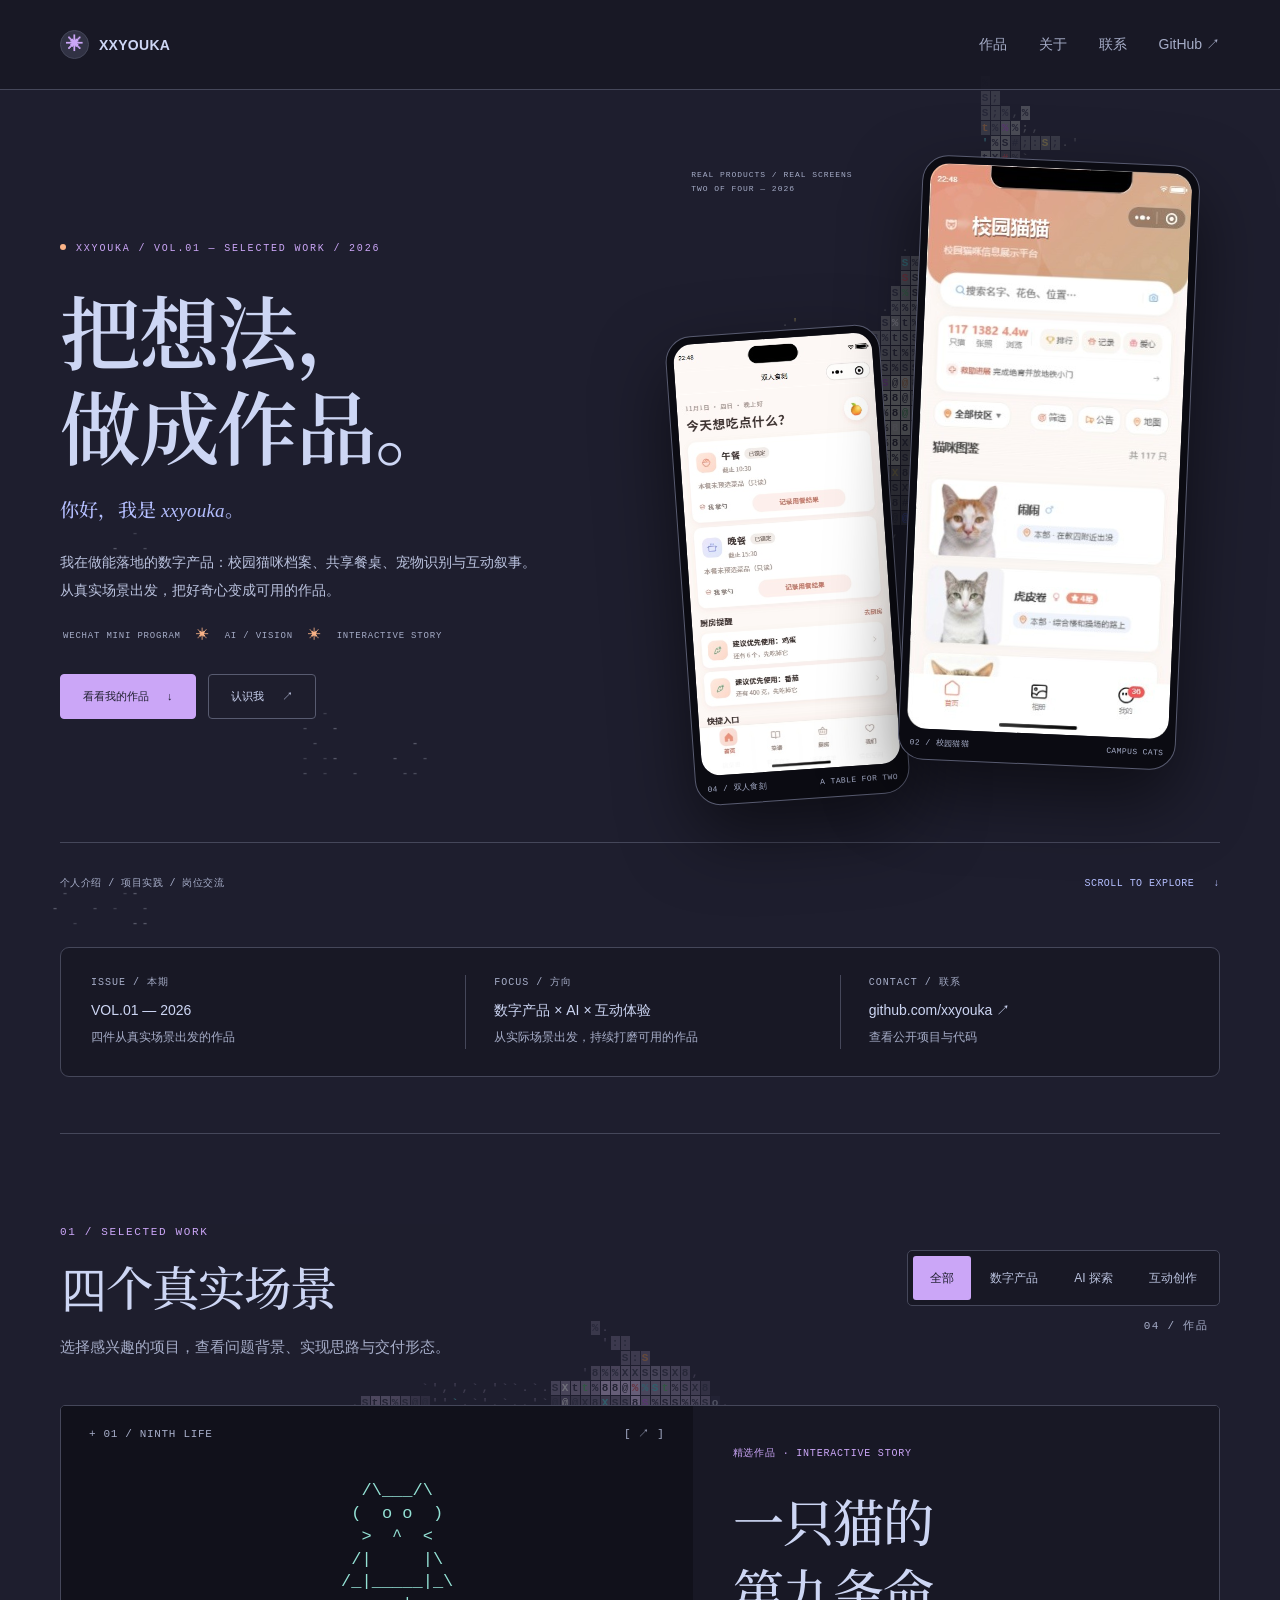
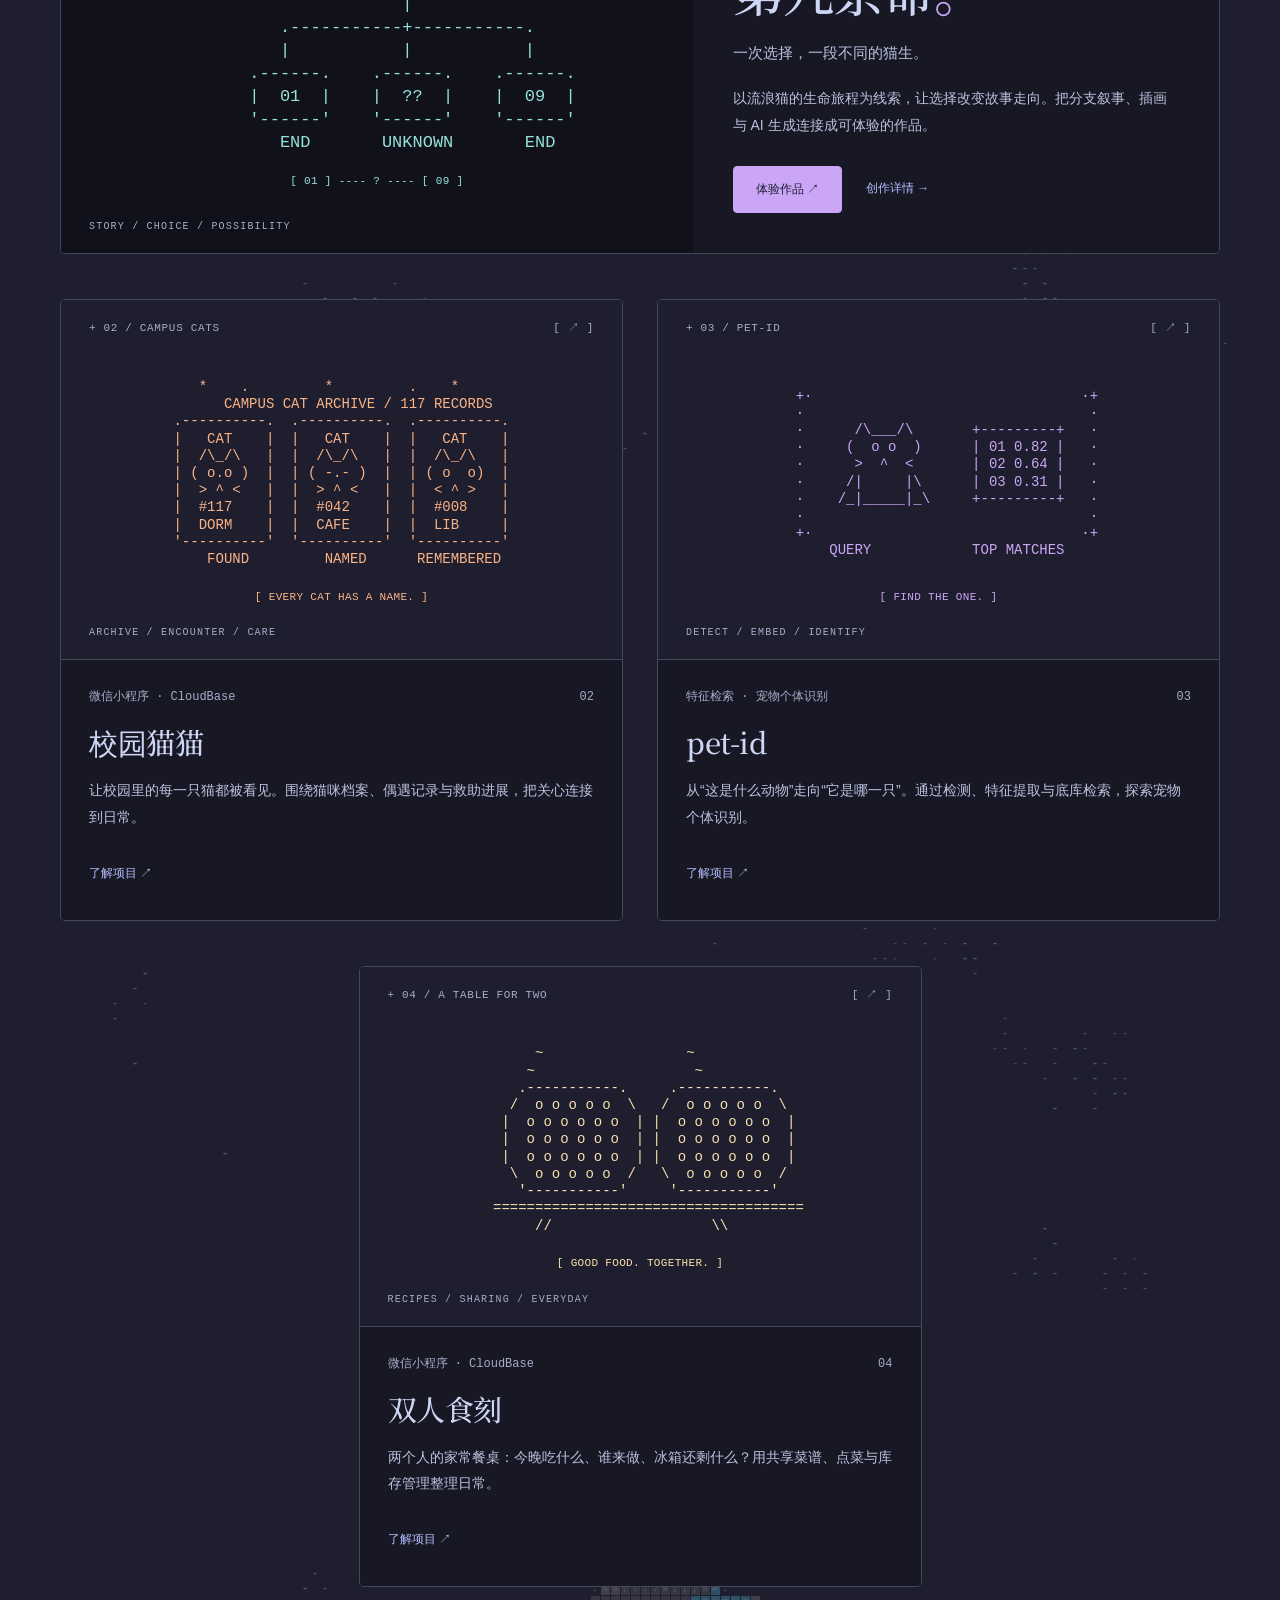
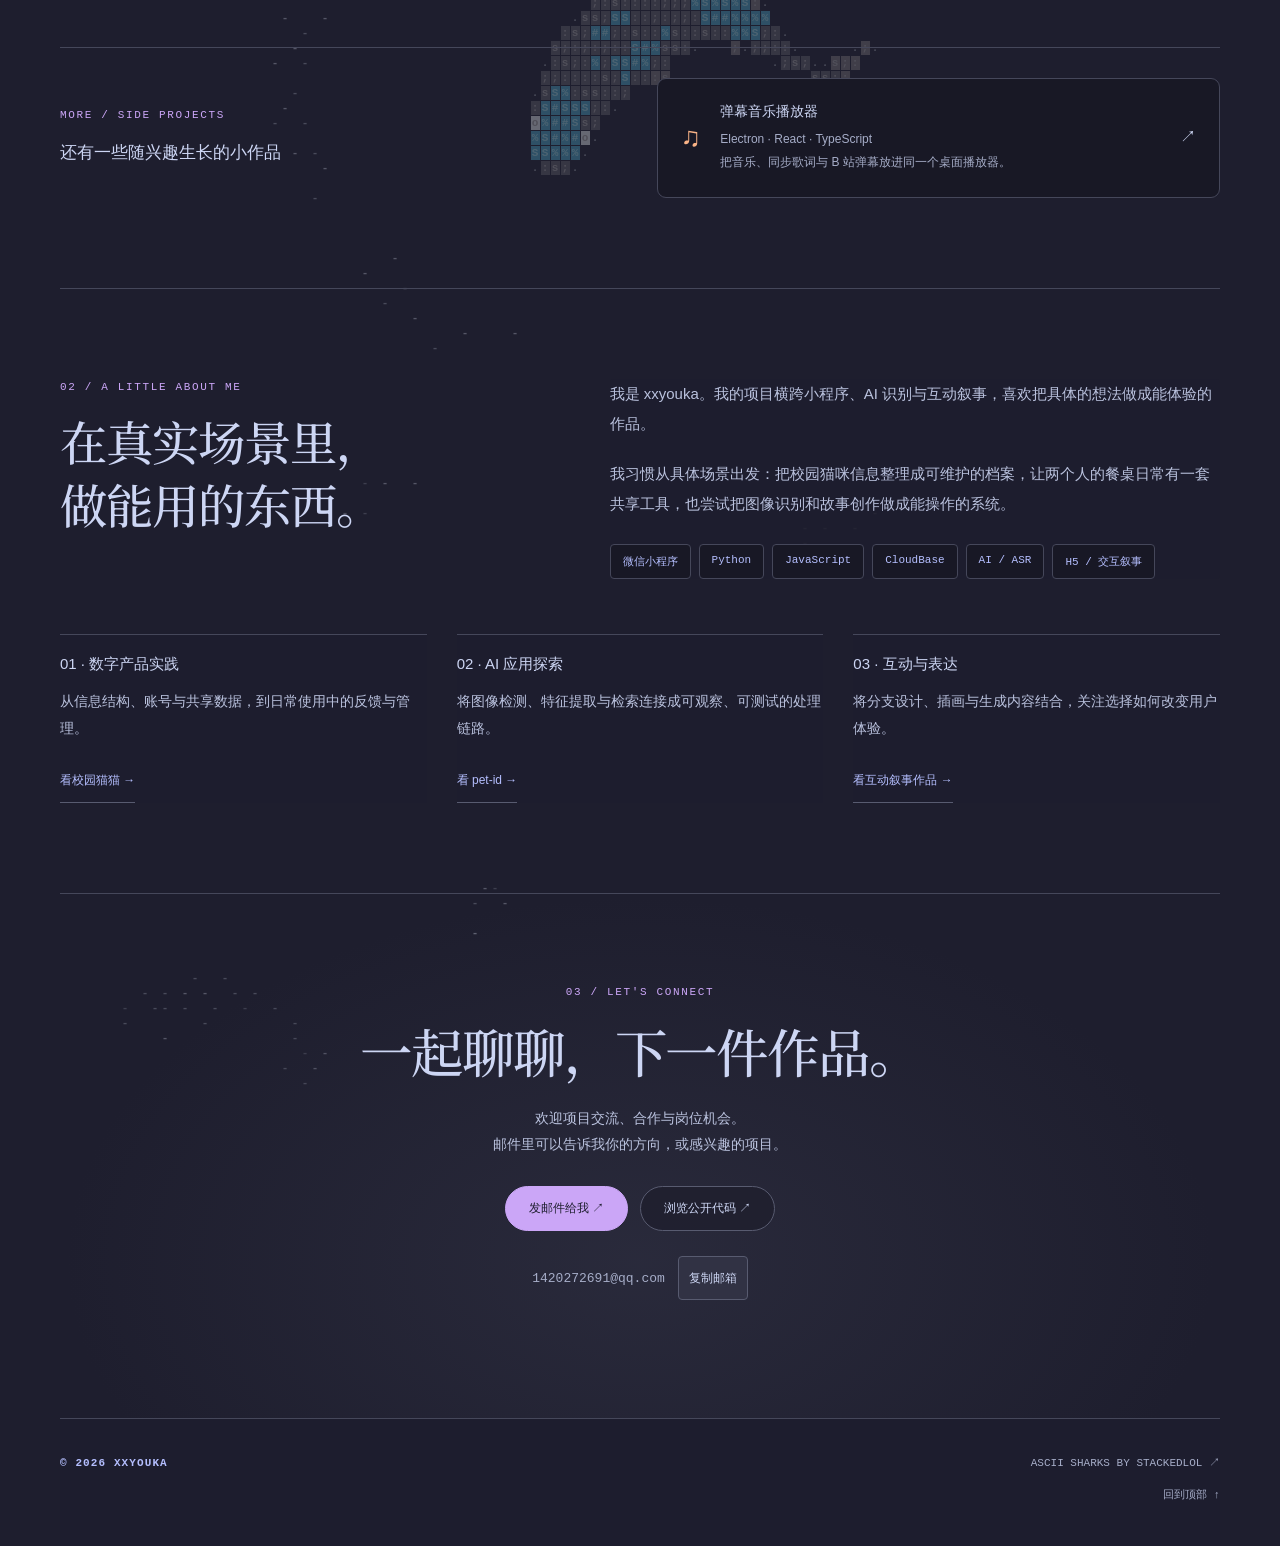
==== commit 25f12933: "Use neutral public name for campus cat project" ====
--- a/index.html
+++ b/index.html
@@ -37,8 +37,8 @@
 </div>
 <div class="hero-spread" aria-hidden="true">
 <figure class="device device-main">
-<img src="assets/campus-full-20261101.jpg" alt="" width="340" height="735" fetchpriority="high">
-<figcaption><span>02 / 广生态猫猫</span><span>CAMPUS CATS</span></figcaption>
+<img src="assets/campus-full-neutral-20261102.jpg" alt="" width="340" height="735" fetchpriority="high">
+<figcaption><span>02 / 校园猫猫</span><span>CAMPUS CATS</span></figcaption>
 </figure>
 <figure class="device device-secondary">
 <img src="assets/meal-full-20261101.jpg" alt="" width="338" height="733">
@@ -62,7 +62,7 @@
        |  01  |    |  ??  |    |  09  |
        '------'    '------'    '------'
           END       UNKNOWN       END</pre></span><span class="ascii-art-note" aria-hidden="true">[ 01 ] ---- ? ---- [ 09 ]</span><span class="ascii-caption" aria-hidden="true">STORY / CHOICE / POSSIBILITY</span></button><div class="project-copy"><div class="project-meta"><span>互动叙事 · H5 · 生成式 AI</span><span>01</span></div><div class="featured-eyebrow">精选作品 · INTERACTIVE STORY</div><h3>一只猫的<br>第九条命<span class="title-dot">。</span></h3><div class="feature-name">一次选择，一段不同的猫生。</div><p>以流浪猫的生命旅程为线索，让选择改变故事走向。把分支叙事、插画与 AI 生成连接成可体验的作品。</p><div class="feature-actions"><a href="https://jiutiaoming.pages.dev" target="_blank" rel="noopener" class="feature-play">体验作品 ↗</a><button class="detail" data-project="ninth">创作详情 →</button></div></div></article>
-<article class="project" data-category="product"><button type="button" data-project="cat" aria-label="查看广生态猫猫详情" class="visual"><span class="ascii-toolbar" aria-hidden="true"><span>+ 02 / CAMPUS CATS</span><span>[ ↗ ]</span></span><span class="ascii-stage"><pre class="ascii-art" aria-hidden="true">   *    .         *         .    *
+<article class="project" data-category="product"><button type="button" data-project="cat" aria-label="查看校园猫猫详情" class="visual"><span class="ascii-toolbar" aria-hidden="true"><span>+ 02 / CAMPUS CATS</span><span>[ ↗ ]</span></span><span class="ascii-stage"><pre class="ascii-art" aria-hidden="true">   *    .         *         .    *
       CAMPUS CAT ARCHIVE / 117 RECORDS
 .----------.  .----------.  .----------.
 |   CAT    |  |   CAT    |  |   CAT    |
@@ -72,7 +72,7 @@
 |  #117    |  |  #042    |  |  #008    |
 |  DORM    |  |  CAFE    |  |  LIB     |
 '----------'  '----------'  '----------'
-    FOUND         NAMED      REMEMBERED</pre></span><span class="ascii-art-note" aria-hidden="true">[ EVERY CAT HAS A NAME. ]</span><span class="ascii-caption" aria-hidden="true">ARCHIVE / ENCOUNTER / CARE</span></button><div class="project-copy"><div class="project-meta"><span>微信小程序 · CloudBase</span><span>02</span></div><h3>广生态猫猫</h3><p>让校园里的每一只猫都被看见。围绕猫咪档案、偶遇记录与救助进展，把关心连接到日常。</p><button class="detail" data-project="cat">了解项目 ↗</button></div></article>
+    FOUND         NAMED      REMEMBERED</pre></span><span class="ascii-art-note" aria-hidden="true">[ EVERY CAT HAS A NAME. ]</span><span class="ascii-caption" aria-hidden="true">ARCHIVE / ENCOUNTER / CARE</span></button><div class="project-copy"><div class="project-meta"><span>微信小程序 · CloudBase</span><span>02</span></div><h3>校园猫猫</h3><p>让校园里的每一只猫都被看见。围绕猫咪档案、偶遇记录与救助进展，把关心连接到日常。</p><button class="detail" data-project="cat">了解项目 ↗</button></div></article>
 
 <article class="project" data-category="ai"><button type="button" data-project="pet" aria-label="查看pet-id详情" class="visual v4"><span class="ascii-toolbar" aria-hidden="true"><span>+ 03 / PET-ID</span><span>[ ↗ ]</span></span><span class="ascii-stage"><pre class="ascii-art" aria-hidden="true">  +·                                ·+
   ·                                  ·
@@ -94,7 +94,7 @@
      '-----------'     '-----------'
   =====================================
        //                   \\</pre></span><span class="ascii-art-note" aria-hidden="true">[ GOOD FOOD. TOGETHER. ]</span><span class="ascii-caption" aria-hidden="true">RECIPES / SHARING / EVERYDAY</span></button><div class="project-copy"><div class="project-meta"><span>微信小程序 · CloudBase</span><span>04</span></div><h3>双人食刻</h3><p>两个人的家常餐桌：今晚吃什么、谁来做、冰箱还剩什么？用共享菜谱、点菜与库存管理整理日常。</p><button class="detail" data-project="meal">了解项目 ↗</button></div></article></div><div class="more-work"><div><div class="kicker">MORE / SIDE PROJECTS</div><h3>还有一些随兴趣生长的小作品</h3></div><a class="more-link" href="https://github.com/xxyouka/danmu-player" target="_blank" rel="noopener"><span class="more-icon" aria-hidden="true">♫</span><span><strong>弹幕音乐播放器</strong><small>Electron · React · TypeScript<br>把音乐、同步歌词与 B 站弹幕放进同一个桌面播放器。</small></span><span aria-hidden="true">↗</span></a></div></section>
-<section class="section" id="about"><div class="about-grid"><div><div class="kicker">02 / A LITTLE ABOUT ME</div><h2>在真实场景里，<br>做能用的东西。</h2></div><div class="about-copy"><p>我是 xxyouka。我的项目横跨小程序、AI 识别与互动叙事，喜欢把具体的想法做成能体验的作品。</p><p>我习惯从具体场景出发：把校园猫咪信息整理成可维护的档案，让两个人的餐桌日常有一套共享工具，也尝试把图像识别和故事创作做成能操作的系统。</p><div class="skills"><span>微信小程序</span><span>Python</span><span>JavaScript</span><span>CloudBase</span><span>AI / ASR</span><span>H5 / 交互叙事</span></div></div></div><div class="principles"><div><b>01 · 数字产品实践</b><p>从信息结构、账号与共享数据，到日常使用中的反馈与管理。</p><a class="proof-link" href="#project/cat">看广生态猫猫 →</a></div><div><b>02 · AI 应用探索</b><p>将图像检测、特征提取与检索连接成可观察、可测试的处理链路。</p><a class="proof-link" href="#project/pet">看 pet-id →</a></div><div><b>03 · 互动与表达</b><p>将分支设计、插画与生成内容结合，关注选择如何改变用户体验。</p><a class="proof-link" href="#project/ninth">看互动叙事作品 →</a></div></div></section>
+<section class="section" id="about"><div class="about-grid"><div><div class="kicker">02 / A LITTLE ABOUT ME</div><h2>在真实场景里，<br>做能用的东西。</h2></div><div class="about-copy"><p>我是 xxyouka。我的项目横跨小程序、AI 识别与互动叙事，喜欢把具体的想法做成能体验的作品。</p><p>我习惯从具体场景出发：把校园猫咪信息整理成可维护的档案，让两个人的餐桌日常有一套共享工具，也尝试把图像识别和故事创作做成能操作的系统。</p><div class="skills"><span>微信小程序</span><span>Python</span><span>JavaScript</span><span>CloudBase</span><span>AI / ASR</span><span>H5 / 交互叙事</span></div></div></div><div class="principles"><div><b>01 · 数字产品实践</b><p>从信息结构、账号与共享数据，到日常使用中的反馈与管理。</p><a class="proof-link" href="#project/cat">看校园猫猫 →</a></div><div><b>02 · AI 应用探索</b><p>将图像检测、特征提取与检索连接成可观察、可测试的处理链路。</p><a class="proof-link" href="#project/pet">看 pet-id →</a></div><div><b>03 · 互动与表达</b><p>将分支设计、插画与生成内容结合，关注选择如何改变用户体验。</p><a class="proof-link" href="#project/ninth">看互动叙事作品 →</a></div></div></section>
 <section class="section contact" id="contact"><div class="kicker">03 / LET'S CONNECT</div><h2>一起聊聊，下一件作品。</h2><p>欢迎项目交流、合作与岗位机会。<br>邮件里可以告诉我你的方向，或感兴趣的项目。</p><div class="contact-actions"><a class="pill dark" href="mailto:1420272691@qq.com">发邮件给我 ↗</a><a class="pill" href="https://github.com/xxyouka" target="_blank" rel="noopener">浏览公开代码 ↗</a></div><div class="email-row"><span>1420272691@qq.com</span><button type="button" id="copy-email" aria-label="复制邮箱地址">复制邮箱</button></div><span class="email-status" id="email-status" role="status" aria-live="polite"></span></section></div></main><footer class="foot"><span>© 2026 XXYOUKA</span><span>ASCII SHARKS BY <a href="https://github.com/stackedlol/ascii-sharks" target="_blank" rel="noopener">STACKEDLOL ↗</a><br><a href="#top">回到顶部 ↑</a></span></footer></div>
 <dialog id="project-dialog" aria-labelledby="dialog-title"><button class="close" aria-label="关闭项目详情">×</button><div class="case-position"><span id="case-index"></span><span>PROJECT / CASE STUDY</span></div><div class="case-intro"><div class="kicker" id="dialog-category"></div><h2 id="dialog-title" tabindex="-1"></h2><p id="dialog-description"></p></div><div class="case-facts" id="case-facts"></div><div id="dialog-cover"></div><div id="case-gallery" aria-label="切换作品界面"></div><div id="case-context"></div><div id="case-process"></div><div id="case-outcome"></div><div id="case-evidence"></div><div id="case-delivery"></div><h3 class="case-heading">技术与设计实践</h3><ul id="dialog-points"></ul><div class="dialog-links"><a class="pill" href="https://github.com/xxyouka" target="_blank" rel="noopener">访问我的 GitHub ↗</a><button type="button" id="share-case" class="share-case">复制项目链接 ↗</button><span id="share-status" role="status" aria-live="polite"></span><input id="share-url" class="share-url" readonly aria-label="项目链接" hidden></div><nav class="case-pagination" aria-label="其他作品"><button type="button" id="case-prev">← 上一个项目</button><button type="button" id="case-next">下一个项目 →</button></nav></dialog>
 
@@ -123,7 +123,7 @@
 
 
 -->
-<div class="reading-tools"><a href="#top" class="back-top" aria-label="回到顶部">↑</a></div><dialog class="image-viewer" id="image-viewer" aria-label="作品界面大图"><button type="button" class="close" aria-label="关闭大图">×</button><img id="full-image" alt=""><p class="image-caption"></p></dialog><noscript><p class="noscript-note">启用 JavaScript 可查看项目详情与海洋动画；项目介绍和 GitHub 链接仍可直接浏览。</p></noscript><script src="ocean.js" defer></script><script src="site.js?v=20261102-v11" defer></script></body></html>
+<div class="reading-tools"><a href="#top" class="back-top" aria-label="回到顶部">↑</a></div><dialog class="image-viewer" id="image-viewer" aria-label="作品界面大图"><button type="button" class="close" aria-label="关闭大图">×</button><img id="full-image" alt=""><p class="image-caption"></p></dialog><noscript><p class="noscript-note">启用 JavaScript 可查看项目详情与海洋动画；项目介绍和 GitHub 链接仍可直接浏览。</p></noscript><script src="ocean.js" defer></script><script src="site.js?v=20261102-v12" defer></script></body></html>
 
 
 
